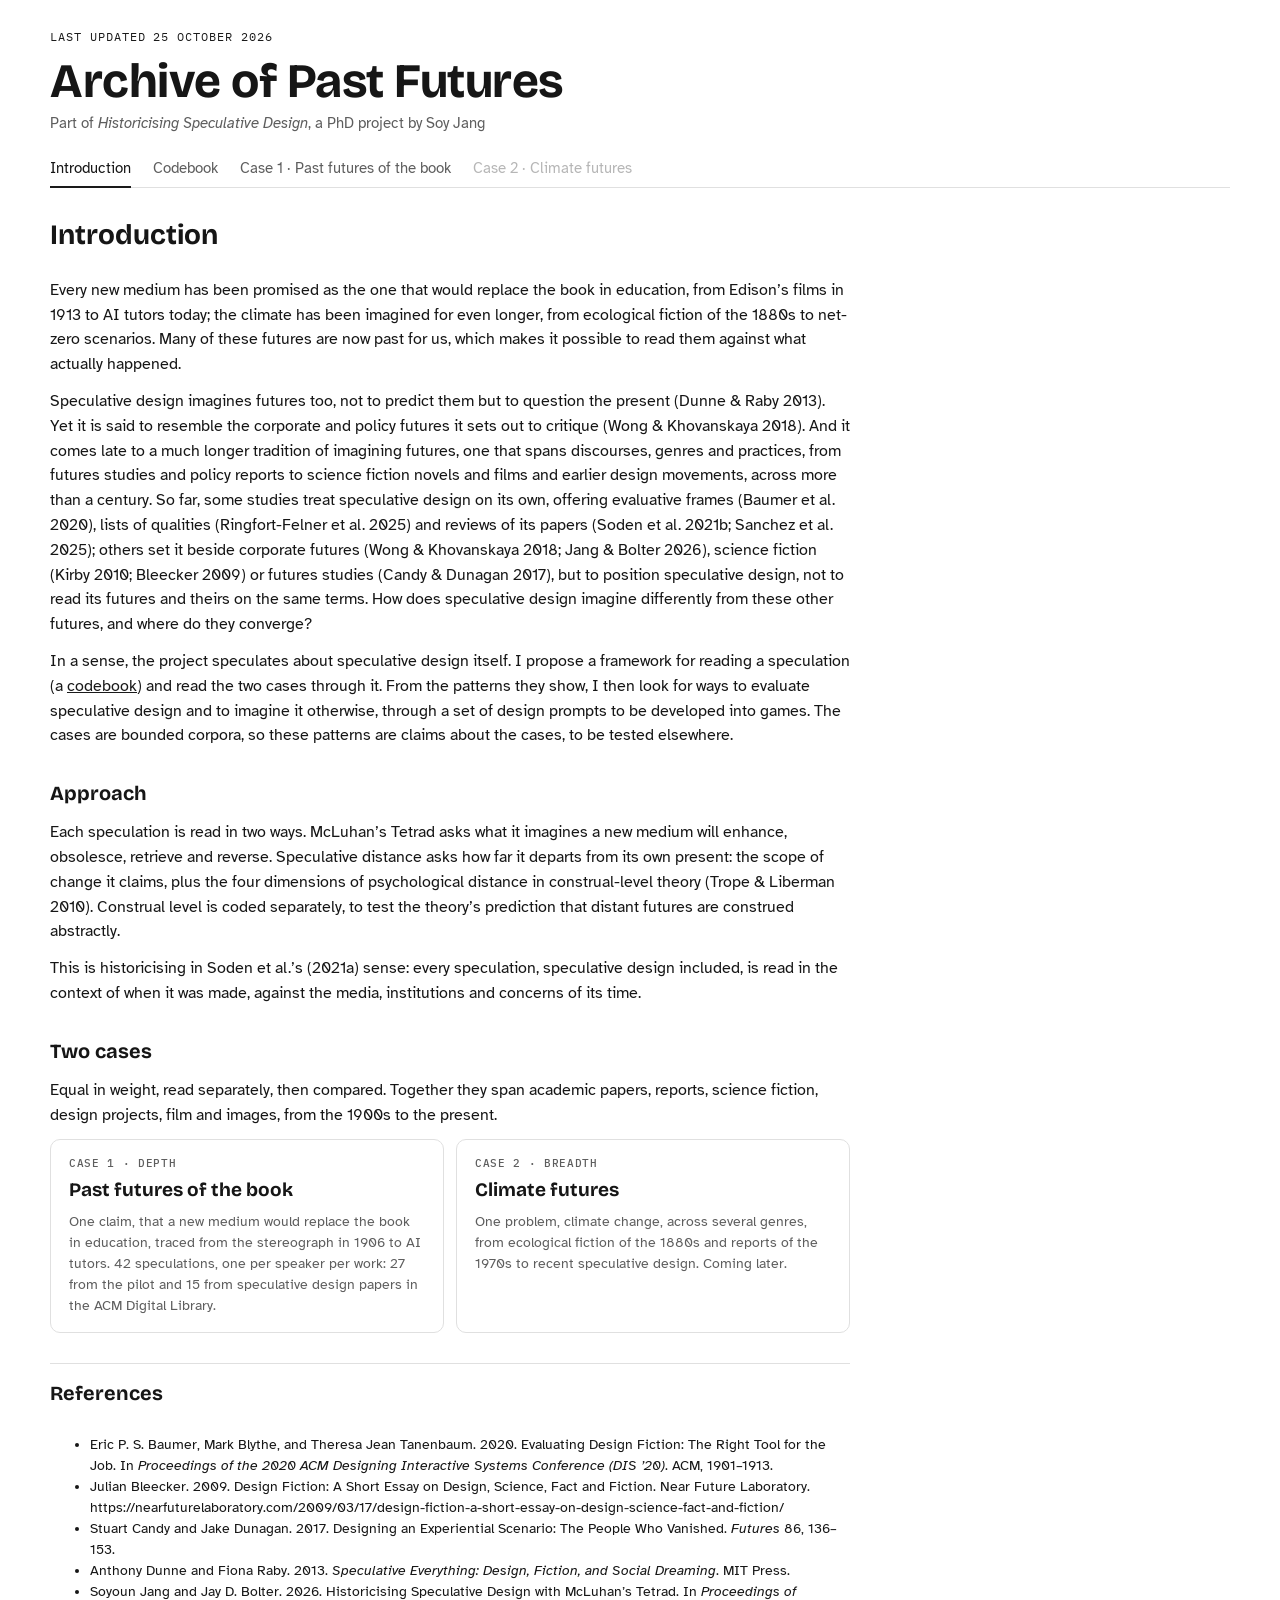
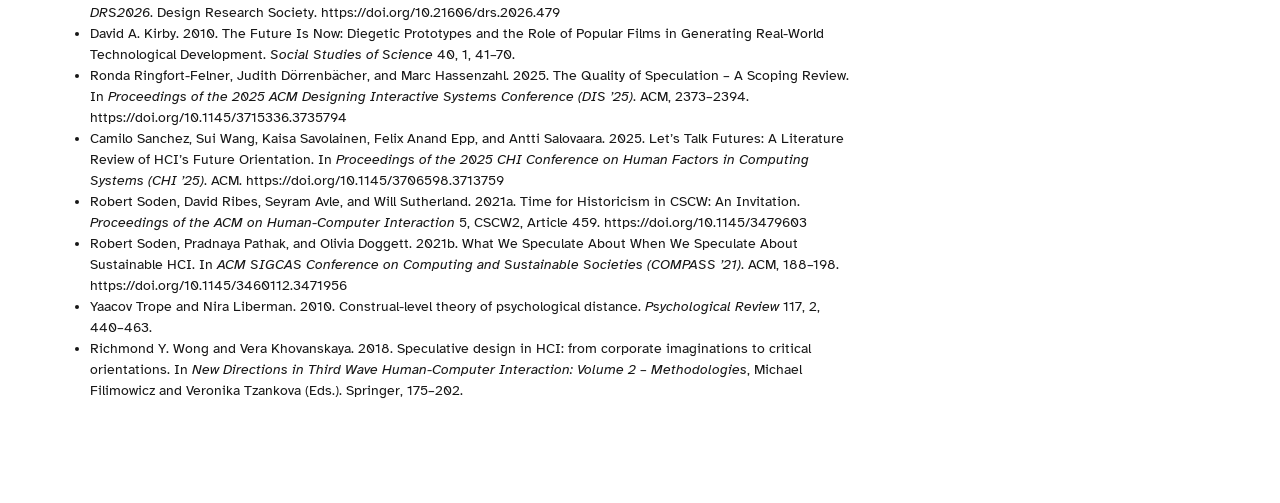
==== index.html @ 98f62460 "Retitle site: Archive of Past Futures, with thesis line Co-Authored-By: Claude Opus 5.5 <noreply@ant" ====
<!doctype html>
<html lang="en-GB">
<head>
<meta charset="utf-8">
<meta name="viewport" content="width=device-width, initial-scale=1, viewport-fit=cover">
<style>:root{padding-top:env(safe-area-inset-top,0px);padding-bottom:env(safe-area-inset-bottom,0px)}body{margin:0}img{max-width:100%}[hidden]{display:none!important}</style>
<title>Archive of Past Futures</title>
<meta name="claude:viewport-fit-sides" content="cover">
<link rel="preconnect" href="https://fonts.googleapis.com">
<link rel="preconnect" href="https://fonts.gstatic.com" crossorigin>
<link rel="stylesheet" href="https://fonts.googleapis.com/css2?family=Bricolage+Grotesque:opsz,wght@12..96,500;12..96,700&family=Atkinson+Hyperlegible:ital,wght@0,400;0,700;1,400&family=IBM+Plex+Mono:wght@400;500&display=swap">
<link rel="stylesheet" href="css/style.css">

<div class="wrap">
  <header>
    <div class="eyebrow">Last updated <span id="site-date">25 October 2026</span></div>
    <h1>Archive of Past Futures</h1>
    <p class="site-sub">Part of <em>Historicising Speculative Design</em>, a PhD project by Soy Jang</p>
    <nav class="sitenav" aria-label="Pages">
      <a href="#intro" data-page="overview">Introduction</a>
      <a href="#codebook" data-page="codebook">Codebook</a>
      <a href="#book" data-page="book">Case 1 · Past futures of the book</a>
      <span class="nav-off" aria-disabled="true" title="Coming later">Case 2 · Climate futures</span>
    </nav>
  </header>

  <div id="pages"></div>

</div>

<div class="tip" id="tip" hidden></div>

<script>
  // Each page is a file in pages/. They are loaded in this order, then js/app.js runs.
  const PAGE_FILES = ["intro", "book-header", "book-wheel", "book-corpus", "codebook"];
  Promise.all(PAGE_FILES.map(p => fetch("pages/" + p + ".html").then(r => { if (!r.ok) throw new Error("pages/" + p + ".html"); return r.text(); })))
    .then(parts => {
      document.getElementById("pages").innerHTML = parts.join("\n");
      const s = document.createElement("script"); s.src = "js/app.js"; document.body.appendChild(s);
    })
    .catch(e => {
      document.getElementById("pages").innerHTML = '<p class="small">Could not load ' + e.message + '. Serve this folder (for example with <code>python3 -m http.server</code>) rather than opening the file directly.</p>';
    });
</script>
---- css/style.css ----
/* Layout: a mimeographed classroom handout — the Tetrad wheel as the main figure, a reading panel beside it, stacking on phones. */
:root {
  --paper: #ffffff;
  --panel: #ffffff;
  --ink: #161616;
  --muted: #5e5e5e;
  --rule: #e0e0e0;
  --accent: #1a1a1a;      /* grayscale interface; colour is kept for the media families only */
  --accent-soft: #f3f3f3;
  --cell-sel: #f3f3f3;
  --era1: #8a6a14;        /* stereograph and film */
  --era2: #23786a;        /* radio and television */
  --era3: #5a3fb0;        /* teaching machines */
  --era4: #c0346a;        /* AI */
  --fam5: #2f6db3;        /* internet */
  --fam6: #55606e;        /* VR and direct transmission */
  --fam7: #c4621a;        /* computers */
  --fam8: #6b8e23;        /* games */
  --font-display: "Bricolage Grotesque", "Avenir Next", "Segoe UI", system-ui, sans-serif;
  --font-body: "Atkinson Hyperlegible", "Helvetica Neue", Arial, sans-serif;
  --font-mono: "IBM Plex Mono", ui-monospace, "SFMono-Regular", Menlo, monospace;
}
@media (prefers-color-scheme: dark) {
  :root:not([data-theme="light"]) {
    --paper: #121212; --panel: #1b1b1b; --ink: #ededed; --muted: #a3a3a3; --rule: #2f2f2f;
    --accent: #f0f0f0; --accent-soft: #2b2b2b; --cell-sel: #2b2b2b;
    --era1: #d6b45a; --era2: #5fc6ad; --era3: #a58ff2; --era4: #f17ba6; --fam5: #79aef0; --fam6: #b8c1cf; --fam7: #f0a061; --fam8: #a9c46a;
    color-scheme: dark;
  }
}
:root[data-theme="dark"] {
  --paper: #121212; --panel: #1b1b1b; --ink: #ededed; --muted: #a3a3a3; --rule: #2f2f2f;
  --accent: #f0f0f0; --accent-soft: #2b2b2b; --cell-sel: #2b2b2b;
  --era1: #d6b45a; --era2: #5fc6ad; --era3: #a58ff2; --era4: #f17ba6; --fam5: #79aef0; --fam6: #b8c1cf; --fam7: #f0a061; --fam8: #a9c46a;
  color-scheme: dark;
}
body {
  background: var(--paper); color: var(--ink);
  font-family: var(--font-body); font-size: 16px; line-height: 1.5;
  padding-left: max(16px, env(safe-area-inset-left, 0px));
  padding-right: max(16px, env(safe-area-inset-right, 0px));
  padding-block: 28px 48px;
}
.wrap { max-width: 1180px; margin: 0 auto; display: grid; grid-template-columns: minmax(0, 1fr); gap: 22px; }
header { display: grid; gap: 10px; }
.eyebrow { font-family: var(--font-mono); font-size: 12px; letter-spacing: .08em; text-transform: uppercase; color: var(--accent); }
.site-sub { margin: -4px 0 0; font-size: 15px; color: var(--muted); }
h1 { font-family: var(--font-display); font-weight: 700; font-size: clamp(30px, 5vw, 48px); line-height: 1.05; margin: 0; text-wrap: balance; letter-spacing: -0.01em; }
.lede { max-width: 66ch; color: var(--muted); margin: 0; }
.notice { font-size: 14px; border: 1px dashed var(--accent); background: var(--accent-soft); color: var(--ink); padding: 10px 14px; border-radius: 6px; max-width: 80ch; }
.notice strong { color: var(--accent); }

.controls { display: flex; flex-wrap: wrap; gap: 14px 22px; align-items: center; border-block: 1px solid var(--rule); padding-block: 12px; }
.seg { display: inline-flex; border: 1px solid var(--rule); border-radius: 999px; overflow: hidden; }
.seg button { font: 500 14px var(--font-body); background: transparent; color: var(--ink); border: 0; padding: 6px 14px; cursor: pointer; }
.seg button[aria-pressed="true"] { background: var(--ink); color: var(--paper); }
.slider { display: flex; flex-wrap: wrap; align-items: center; gap: 8px 10px; min-width: 0; font-family: var(--font-mono); font-size: 13px; color: var(--muted); }
.slider input { width: min(260px, 50vw); accent-color: var(--accent); }
.slider output { color: var(--ink); min-width: 5ch; font-variant-numeric: tabular-nums; }
.play { font: 500 13px var(--font-mono); border: 1px solid var(--rule); background: var(--panel); color: var(--ink); border-radius: 6px; padding: 5px 10px; cursor: pointer; }
.dimsel { font: 500 14px var(--font-body); border: 1px solid var(--rule); background: var(--panel); color: var(--ink); border-radius: 6px; padding: 5px 8px; }
.chips { display: flex; flex-wrap: wrap; gap: 6px; }
.chip { font: 400 13px var(--font-body); display: inline-flex; align-items: center; gap: 6px; border: 1px solid var(--rule); background: var(--panel); color: var(--ink); border-radius: 999px; padding: 4px 10px; cursor: pointer; }
.chip:hover { border-color: var(--muted); }
.chip[aria-pressed="true"] { background: color-mix(in srgb, var(--c, var(--ink)) 16%, var(--panel)); border-color: var(--c, var(--ink)); }
.chip.all[aria-pressed="true"] { background: var(--ink); color: var(--paper); border-color: var(--ink); }
.swatch { width: 10px; height: 10px; border-radius: 50%; display: inline-block; }
button:focus-visible, [tabindex]:focus-visible, input:focus-visible { outline: 2px solid var(--accent); outline-offset: 2px; }

.main { display: grid; grid-template-columns: minmax(0, 1.25fr) minmax(0, 1fr); gap: 26px; align-items: start; }
@media (max-width: 900px) { .main { grid-template-columns: minmax(0, 1fr); } }
.figure { min-width: 0; }
.figure svg { width: 100%; height: auto; display: block; }

.cell { fill: transparent; stroke: var(--rule); stroke-width: 1; }
.cell.filled { fill: var(--paper); }
.cell.filled.hl { fill: var(--cell-sel); }
.tetrad { width: min(100%, 180px); justify-self: center; display: block; margin: 4px auto 0; }
.tet-cell { fill: var(--panel); stroke: var(--ink); stroke-width: 1.2; }
.tet-mid { fill: var(--accent-soft); stroke: var(--ink); stroke-width: 1.2; }
.tet-n { font: 700 28px var(--font-display); fill: var(--ink); }
.tet-l { font: 500 11.5px var(--font-mono); fill: var(--muted); }
.tet-mid-n { font: 700 26px var(--font-display); fill: var(--ink); }
.tet-mid-l { font: 500 12px var(--font-mono); fill: var(--muted); text-transform: uppercase; letter-spacing: .04em; }
.horizons { display: grid; gap: 6px; }
.panel.depth2 { --panel:#f3f3f3; --ink:#161616; --muted:#5e5e5e; --rule:#e0e0e0; --accent:#161616; --accent-soft:#e4e4e4; background: var(--panel); color: var(--ink); border-color: #f3f3f3; }
.panel.depth2 .gapnote { border-top: 0; padding-top: 0; }
.flip-back { justify-self: start; background: none; border: 1px solid var(--rule); color: var(--ink); border-radius: 999px; padding: 4px 12px; font: 500 12px var(--font-mono); letter-spacing: .04em; cursor: pointer; }
.flip-back:hover { border-color: var(--ink); }
.panel.flipping { animation: flip .32s ease-out; }
@keyframes flip { from { transform: perspective(1200px) rotateY(-90deg); opacity: .4; } to { transform: none; opacity: 1; } }
@media (prefers-color-scheme: dark) { :root:not([data-theme="light"]) .panel.depth2 { --panel:#2b2b2b; --ink:#f4f4f4; --muted:#b5b5b5; --rule:#3d3d3d; --accent:#ffffff; --accent-soft:#3a3a3a; border-color:#2b2b2b; } }
:root[data-theme="dark"] .panel.depth2 { --panel:#2b2b2b; --ink:#f4f4f4; --muted:#b5b5b5; --rule:#3d3d3d; --accent:#ffffff; --accent-soft:#3a3a3a; border-color:#2b2b2b; }
.cb-text { line-height: 1.6; }
.cb-steps { margin: 6px 0; padding-left: 20px; display: grid; gap: 4px; }
.intro { display: grid; gap: 30px; max-width: 80ch; }
.corpus-def { max-width: 80ch; font-size: 14px; background: var(--accent-soft); border-radius: 8px; padding: 10px 14px; }
.corpus-def p { margin: 0; line-height: 1.55; }
.intro .rd-refs h3, #pg-readings .rd-refs h3, #pg-climate .rd-refs h3 { padding-top: 14px; border-top: 1px solid var(--rule); }
.approaches { display: grid; grid-template-columns: repeat(2, minmax(0, 1fr)); gap: 12px; max-width: 980px; }
.approach { display: grid; gap: 6px; align-content: start; padding: 16px 18px; border: 1px solid var(--rule); border-radius: 10px; background: var(--panel); color: var(--ink); text-decoration: none; }
a.approach:hover { border-color: var(--muted); }
.approach.active { background: var(--accent-soft); border-color: var(--accent-soft); }
.approach.active .from { border-top-color: var(--rule); }
.approach strong { font-family: var(--font-display); font-size: 19px; }
.approach > span:nth-child(3) { font-size: 14px; line-height: 1.5; color: var(--muted); }
.approach .from { font: 500 11.5px var(--font-mono); color: var(--muted); border-top: 1px dashed var(--rule); padding-top: 8px; margin-top: 4px; }
.cf-h { font-family: var(--font-display); font-size: 22px; margin: 6px 0 0; padding-top: 20px; border-top: 1px solid var(--rule); scroll-margin-top: 16px; }
#cf-full-wrap { display: grid; gap: 22px; }
#cf-full-wrap[hidden] { display: none; }
@media (max-width: 640px) { .approaches { grid-template-columns: minmax(0, 1fr); } }
.intro a { color: var(--accent); }
.cases { display: grid; grid-template-columns: repeat(2, minmax(0, 1fr)); gap: 12px; }
.case { display: grid; gap: 6px; align-content: start; padding: 16px 18px; border: 1px solid var(--rule); border-radius: 10px; color: var(--ink) !important; text-decoration: none; background: var(--panel); }
.case strong { font-family: var(--font-display); font-size: 19px; }
.case span:last-child { font-size: 14px; line-height: 1.5; color: var(--muted); }
.case-k { font: 500 11px var(--font-mono); letter-spacing: .06em; text-transform: uppercase; color: var(--muted); }
@media (max-width: 640px) { .cases { grid-template-columns: minmax(0, 1fr); } }
.readings { display: grid; gap: 34px; max-width: 80ch; }
.rd { display: grid; gap: 12px; }
.rd h3 { font-family: var(--font-display); font-size: 20px; margin: 0; display: flex; gap: 12px; align-items: baseline; }
.rd-k { font: 500 12px var(--font-mono); color: var(--muted); min-width: 1.5ch; }
.rd p { margin: 0; line-height: 1.55; }
.rd-i { border-left: 2px solid var(--ink); padding-left: 12px; }
.rd-fig { display: grid; gap: 8px; padding: 14px 16px; background: var(--accent-soft); border-radius: 8px; }
.rd-row { display: grid; grid-template-columns: 15ch minmax(0, 1fr) max-content; gap: 12px; align-items: center; font-size: 13px; }
.rd-row .hbar { height: 10px; }
.rd-n { font: 500 12px var(--font-mono); color: var(--muted); text-align: right; white-space: nowrap; }
.rd-key { display: flex; flex-wrap: wrap; gap: 4px 16px; font-size: 12px; color: var(--muted); padding-top: 4px; }
.rd-key span { display: inline-flex; align-items: center; gap: 6px; }
.sig { border-collapse: collapse; width: 100%; font-size: 14px; }
.sig th, .sig td { text-align: left; padding: 8px 10px; border-bottom: 1px solid var(--rule); vertical-align: top; }
.sig thead th { font: 500 12px var(--font-mono); letter-spacing: .06em; text-transform: uppercase; color: var(--muted); }
.sig.sig-wide tbody th { width: 18ch; }
.sig tbody th { font: 500 12px var(--font-mono); color: var(--muted); font-weight: 500; width: 12ch; }
@media (max-width: 560px) { .rd-row { grid-template-columns: 11ch minmax(0, 1fr) max-content; gap: 8px; } .sig th, .sig td { padding: 6px; } }
.ov-block { display: grid; gap: 8px; border-top: 1px solid var(--rule); padding-top: 14px; }
.ov-block h3 { margin: 0; }
.ov-key { list-style: none; margin: 0; padding: 0; display: grid; grid-template-columns: repeat(2, minmax(0, 1fr)); gap: 4px 16px; font-size: 13px; }
.ov-key li { display: flex; align-items: center; gap: 6px; }
.ov-key b { margin-left: auto; font: 500 12px var(--font-mono); color: var(--muted); }
.hkey { width: 10px; height: 10px; border-radius: 2px; background: var(--ink); display: inline-block; }
.hkey.h2 { opacity: .7; } .hkey.h3 { opacity: .45; } .hkey.h4 { background: transparent; box-shadow: inset 0 0 0 1.25px var(--ink); }
.bars.sm .bar { grid-template-columns: 15ch 1fr 3ch; font-size: 13px; }
.bars.sm .track { height: 6px; }
.horizons h3 { margin: 0; }
.hbar { display: flex; height: 10px; border-radius: 999px; overflow: hidden; gap: 2px; }
.hseg { display: block; background: var(--ink); }
.hseg.s2, .hkey.s2 { opacity: .5; } .hseg.s3 { background: transparent; box-shadow: inset 0 0 0 1.25px var(--ink); border-radius: 0 999px 999px 0; } .hkey.s3 { background: transparent; box-shadow: inset 0 0 0 1.25px var(--ink); }
.hseg.h2 { opacity: .7; } .hseg.h3 { opacity: .45; } .hseg.h4 { background: transparent; box-shadow: inset 0 0 0 1.25px var(--ink); border-radius: 0 999px 999px 0; }
.cell.gap { fill: url(#hatch); stroke: var(--accent); stroke-dasharray: 4 4; cursor: pointer; }
.cell.gap:focus, .cell.gap:active { outline: none; }
.cell.gap { -webkit-tap-highlight-color: transparent; }
#wheel-wrap svg { -webkit-tap-highlight-color: transparent; user-select: none; }
.cell.gap.sel { fill: url(#hatch-sel); }
.hatch-hl { fill: var(--cell-sel); }
.gapnote { display: grid; gap: 10px; border-top: 1px solid var(--rule); padding-top: 16px; }
.gapnote-head { display: flex; justify-content: space-between; align-items: baseline; }
.gapnote-head h3 { margin: 0; }
.axis-label { font-family: var(--font-display); font-weight: 700; font-size: 20px; fill: var(--ink); }
.axis-sub { font-family: var(--font-mono); font-size: 11px; fill: var(--muted); letter-spacing: .04em; }
.ring-label { font-family: var(--font-mono); font-size: 10.5px; fill: var(--muted); }
.center-label { font-family: var(--font-mono); font-size: 10.5px; fill: var(--ink); }
.hatch-line { stroke: var(--accent); stroke-width: 1.2; opacity: .55; }
.dot { cursor: pointer; stroke: none; stroke-width: 2; }
.dot.hollow { fill: var(--panel) !important; stroke-width: 2.5; }
.dot:hover, .dot:focus-visible, .dot.sel { stroke: var(--ink); outline: none; }
.dot.hollow:hover, .dot.hollow.sel { stroke-width: 3.5; }
.dot { transition: opacity .25s; }
.dot.dim { opacity: .22; }
.span-line { stroke: var(--ink); stroke-width: 1.5; stroke-dasharray: 4 5; fill: none; animation: dash 1.2s linear infinite; }
.span.preview { opacity: .45; pointer-events: none; } .span.preview .span-line { animation: none; }
.span-ring { fill: none; stroke: var(--ink); stroke-width: 1.5; }
.span-label { font: 500 11px var(--font-mono); fill: var(--ink); paint-order: stroke; stroke: var(--paper); stroke-width: 4px; }
.halo { fill: none; stroke-width: 2.5; pointer-events: none; transform-box: fill-box; transform-origin: center; animation: halo 1.6s ease-out infinite; }
@keyframes dash { to { stroke-dashoffset: -18; } }
@keyframes halo { from { transform: scale(1); opacity: .9; } to { transform: scale(2.6); opacity: 0; } }
@media (prefers-reduced-motion: reduce) { .span-line, .halo { animation: none; } .halo { transform: scale(1.6); opacity: .5; } }
.tl-axis { stroke: var(--rule); }
.tl-tick { font-family: var(--font-mono); font-size: 11px; fill: var(--muted); }
.tl-label { font-family: var(--font-body); font-size: 12.5px; fill: var(--ink); }
.tl-row { cursor: pointer; }
.tl-band { fill: var(--panel); stroke: var(--rule); }
.tl-band.alt { fill: color-mix(in srgb, var(--panel) 60%, var(--paper)); }
.tl-band-label { font-family: var(--font-mono); font-size: 12px; fill: var(--muted); }
.tl-row:hover .tl-label, .tl-row.sel .tl-label { fill: var(--accent); }

.panel { background: var(--panel); border: 1px solid var(--rule); border-radius: 10px; padding: 20px; display: grid; gap: 16px; min-width: 0; }
.panel h2 { font-family: var(--font-display); font-size: 22px; line-height: 1.15; margin: 0; text-wrap: balance; }
.panel h3 { font: 500 12px var(--font-mono); letter-spacing: .08em; text-transform: uppercase; color: var(--muted); margin: 0; }
.quote { font-size: 18px; line-height: 1.4; margin: 0; border-left: 3px solid var(--accent); padding-left: 12px; }
.meta { display: grid; grid-template-columns: auto 1fr; gap: 6px 14px; font-size: 14px; margin: 0; }
.meta dt { font-family: var(--font-mono); font-size: 12px; color: var(--muted); padding-top: 2px; }
.meta dd { margin: 0; }
.tag { display: inline-block; font: 500 12px var(--font-mono); border-radius: 4px; padding: 1px 6px; margin: 0 4px 4px 0; background: var(--accent-soft); color: var(--ink); }
.tag.ill { background: transparent; border: 1px dashed var(--muted); color: var(--muted); }
.bars { display: grid; gap: 8px; }
.bar { display: grid; grid-template-columns: 9.5ch 1fr 3ch; gap: 10px; align-items: center; font-size: 14px; }
.bar .track { height: 10px; background: var(--accent-soft); border-radius: 5px; overflow: hidden; }
.bar .fill { height: 100%; background: var(--accent); border-radius: 5px; }
.bar .n { font-family: var(--font-mono); font-variant-numeric: tabular-nums; text-align: right; color: var(--muted); }
.gaplist { display: flex; flex-wrap: wrap; gap: 6px; }
.gapbtn { font: 400 13px var(--font-body); border: 1px dashed var(--accent); color: var(--ink); background: transparent; border-radius: 6px; padding: 5px 9px; cursor: pointer; text-align: left; }
.gapbtn:hover { background: var(--accent-soft); }
.legend { display: flex; flex-wrap: wrap; gap: 8px 18px; font-size: 13px; color: var(--muted); }
.legend span { display: inline-flex; align-items: center; gap: 6px; }
.lg-dot { width: 12px; height: 12px; border-radius: 50%; background: var(--muted); display: inline-block; }
.lg-dot.hollow { background: transparent; border: 2px solid var(--muted); box-sizing: border-box; }
.lg-dot.dash { background: transparent; border: 2px dashed var(--muted); }
.lg-hatch { width: 16px; height: 12px; border: 1px dashed var(--accent); background: repeating-linear-gradient(45deg, var(--accent-soft) 0 3px, transparent 3px 6px); display: inline-block; }
[hidden] { display: none !important; }
.back { justify-self: start; font: 500 13px var(--font-mono); background: transparent; border: 0; color: var(--accent); cursor: pointer; padding: 0; }

.overlay { position: fixed; inset: 0; background: color-mix(in srgb, var(--ink) 45%, transparent); display: grid; place-items: center; padding: max(16px, env(safe-area-inset-top, 0px)) max(16px, env(safe-area-inset-right, 0px)) max(16px, env(safe-area-inset-bottom, 0px)) max(16px, env(safe-area-inset-left, 0px)); z-index: 20; }
.modal { background: var(--panel); color: var(--ink); border-radius: 12px; max-width: 760px; width: 100%; max-height: 100%; overflow: auto; padding: 22px; display: grid; gap: 14px; border: 1px solid var(--rule); }
.modal header { display: flex; justify-content: space-between; align-items: start; gap: 12px; }
.modal h2 { font-family: var(--font-display); font-size: 24px; margin: 0; line-height: 1.15; }
.close { font: 500 13px var(--font-mono); border: 1px solid var(--rule); background: transparent; color: var(--ink); border-radius: 6px; padding: 5px 10px; cursor: pointer; flex: none; }
canvas { width: 100%; max-width: 100%; aspect-ratio: 16 / 7; border-radius: 8px; display: block; border: 1px solid var(--rule); }
.beats { margin: 0; padding-left: 0; list-style: none; display: grid; gap: 8px; counter-reset: k; }
.beats li { display: grid; grid-template-columns: 4ch 1fr; gap: 8px; font-size: 15px; }
.beats li::before { counter-increment: k; content: "K0" counter(k); font-family: var(--font-mono); font-size: 12px; color: var(--accent); padding-top: 3px; }
.small { font-size: 13px; color: var(--muted); margin: 0; }
.sitenav { display: flex; flex-wrap: wrap; gap: 4px 22px; border-bottom: 1px solid var(--rule); margin: 6px 0 4px; }
.sitenav a { font: 500 15px var(--font-body); color: var(--muted); text-decoration: none; padding: 8px 0 9px; border-bottom: 2px solid transparent; margin-bottom: -1px; }
.sitenav a:hover { color: var(--ink); }
.sitenav .nav-off { font: 500 15px var(--font-body); color: var(--muted); opacity: .45; padding: 8px 0 9px; cursor: default; }
.sitenav a[aria-current="page"] { color: var(--ink); border-bottom-color: var(--accent); }
#pg-bookhead { gap: 14px; }
.subnav { display: flex; flex-wrap: wrap; gap: 4px; }
.subnav a { font: 500 13px var(--font-mono); color: var(--muted); text-decoration: none; padding: 5px 12px; border: 1px solid var(--rule); border-radius: 999px; }
.subnav a:hover { color: var(--ink); border-color: var(--muted); }
.subnav a[aria-current="true"] { color: var(--paper); background: var(--ink); border-color: var(--ink); }
.subnav .sub-off { font: 500 13px var(--font-mono); color: var(--muted); opacity: .45; padding: 5px 12px; border: 1px dashed var(--rule); border-radius: 999px; cursor: default; }
.page { display: grid; grid-template-columns: minmax(0, 1fr); gap: 22px; }
.pagehead { display: grid; gap: 6px; max-width: 80ch; }
.pagehead h2 { font-family: var(--font-display); font-size: 28px; margin: 0; }
.strip-wrap { overflow-x: auto; display: grid; gap: 10px; background: var(--panel); border: 1px solid var(--rule); border-radius: 10px; padding: 12px; }
.src-work { display: grid; gap: 12px; }
#pg-bookcorpus { display: grid; gap: 34px; }
#corpus-sources { max-width: none; }
.src-tools { display: flex; flex-wrap: wrap; align-items: center; gap: 8px 16px; }
.src-tools input { font: 400 15px var(--font-body); padding: 7px 12px; border: 1px solid var(--rule); border-radius: 8px; background: var(--panel); color: var(--ink); min-width: min(100%, 320px); }
.strip-wrap svg { width: 100%; min-width: 700px; }
.srclist.src-pane { height: min(60vh, 560px); overflow-y: auto; border: 1px solid var(--rule); border-radius: 10px; background: var(--panel); padding: 0 16px; position: relative; scroll-behavior: auto; }
.srclist.src-pane::after { content: ""; display: block; height: calc(min(60vh, 560px) - 140px); }
.srclist.src-pane li { cursor: pointer; border-top: 1px solid var(--rule); padding: 14px 8px; margin: 0 -8px; border-radius: 6px; }
.src-pane li:first-child { border-top: 0; }
.src-pane li.sel { background: var(--accent-soft); box-shadow: inset 3px 0 0 var(--accent); }
.src-pane li.none { cursor: default; color: var(--muted); }
.play:disabled { opacity: .35; cursor: default; }
.tip { position: absolute; z-index: 15; max-width: 300px; background: var(--ink); color: var(--paper); border-radius: 8px; padding: 8px 10px; display: grid; gap: 3px; font-size: 13px; line-height: 1.4; pointer-events: none; box-shadow: 0 4px 14px rgb(0 0 0 / .18); }
.tip strong { font-weight: 700; }
.srclist { list-style: none; margin: 0; padding: 0; display: grid; }
.srclist li { display: grid; grid-template-columns: 7ch minmax(0, 1fr); gap: 4px 18px; padding: 16px 0; border-top: 1px solid var(--rule); }
.srclist .yr { font: 500 15px var(--font-mono); color: var(--ink); }
.srclist .yr i { display: inline-block; width: 9px; height: 9px; border-radius: 50%; margin-right: 6px; }
.srclist .body { display: grid; gap: 6px; min-width: 0; }
.srclist .q { margin: 0; font-size: 16px; line-height: 1.45; }
.srclist .meta { font-size: 13px; color: var(--muted); margin: 0; }
.srclist .cite { font-size: 13px; margin: 0; overflow-wrap: anywhere; }
.linkbtn { justify-self: start; font: 500 13px var(--font-mono); background: transparent; border: 0; color: var(--accent); cursor: pointer; padding: 0; }
.gapgroup { display: grid; gap: 12px; margin-bottom: 26px; }
.gapgroup h3 { margin: 0; }
.gapcards { display: grid; grid-template-columns: repeat(auto-fill, minmax(240px, 1fr)); gap: 12px; }
.gapcard { background: var(--panel); border: 1px dashed var(--accent); border-radius: 10px; padding: 14px; display: grid; gap: 8px; align-content: start; text-align: left; font: inherit; color: var(--ink); cursor: pointer; }
.gapcard:hover, .gapcard:focus-visible { background: var(--accent-soft); outline: none; }
.gapcard strong { font-family: var(--font-display); font-size: 17px; }
.gapcard span { font-size: 14px; color: var(--muted); }
.pagehead > p:not(.small) { margin: 0; font-size: 17px; line-height: 1.5; color: var(--ink); }
.cf-steps { margin: 0; padding-left: 22px; display: grid; gap: 6px; max-width: 86ch; line-height: 1.5; }
.cfgrid { display: grid; grid-template-columns: repeat(auto-fill, minmax(min(100%, 460px), 1fr)); gap: 16px; }
.cfcard { background: var(--panel); border: 1px solid var(--rule); border-radius: 12px; padding: 18px; display: grid; gap: 12px; align-content: start; }
.cfcard .quote { font-size: 17px; }
.cf-tet { display: grid; grid-template-columns: 11ch minmax(0, 1fr); gap: 6px 12px; margin: 0; font-size: 14px; }
.cf-tet dt { font: 500 12px var(--font-mono); color: var(--muted); padding-top: 2px; }
.cf-tet dd { margin: 0; }
.cf-body { display: grid; gap: 8px; border-top: 1px dashed var(--rule); padding-top: 10px; }
.cf-body p { margin: 0; line-height: 1.5; }
.cf-label { font: 500 12px var(--font-mono); color: var(--accent); text-transform: uppercase; letter-spacing: .05em; }
.gapcard .from { font: 400 12px var(--font-mono); color: var(--accent); }
.ap-head { display: grid; grid-template-columns: 34px minmax(0, 1fr); gap: 14px; max-width: 86ch; }
.ap-head h3 { font-family: var(--font-display); font-size: 21px; margin: 0 0 4px; }
.ap-head p { margin: 0 0 6px; line-height: 1.5; }
.ap-n { font: 500 15px var(--font-mono); width: 30px; height: 30px; border-radius: 50%; display: grid; place-items: center; background: var(--accent-soft); color: var(--accent); }
.panel a, .pagehead a, footer a, .notice a { color: var(--accent); }
.cb { display: grid; grid-template-columns: 200px minmax(0, 1fr); gap: 32px; align-items: start; }
.cb-toc { position: sticky; top: 16px; display: grid; gap: 6px; font-size: 14px; border-left: 2px solid var(--rule); padding-left: 12px; }
.cb-toc a { color: var(--muted); text-decoration: none; }
.cb-toc a:hover { color: var(--accent); }
.cb-body { display: grid; gap: 30px; max-width: 78ch; }
.cb-body section { display: grid; gap: 10px; scroll-margin-top: 16px; }
.cb-body h3 { font-family: var(--font-display); font-size: 21px; margin: 0; padding-top: 14px; border-top: 1px solid var(--rule); }
.cb-body h4 { font-size: 16px; margin: 12px 0 0; }
.cb-body p, .cb-body li { margin: 0; line-height: 1.55; }
.cb-body ul { margin: 0; padding-left: 20px; display: grid; gap: 6px; }
.cb-src { font: 400 12px var(--font-mono); color: var(--muted); margin-left: 8px; }
.cb-tag { font: 500 11px var(--font-mono); background: var(--accent-soft); border-radius: 4px; padding: 1px 6px; margin-left: 6px; vertical-align: 2px; }
.cb-dl { display: grid; grid-template-columns: 17ch minmax(0, 1fr); gap: 8px 18px; margin: 0; }
.cb-dl dt { font-weight: 700; }
.cb-dl dd { margin: 0; line-height: 1.5; }
.cb-dl q { font-style: italic; }
.cb-rule { font-size: 14px; background: var(--panel); border: 1px solid var(--rule); border-radius: 8px; padding: 10px 12px; }
.cb-refs { font-size: 14px; }
.cb-ex dd strong { font-weight: 700; }
.cb-ex dt.grp { grid-column: 1 / -1; margin-top: 12px; }
.cb-ex dt.grp:first-child { margin-top: 0; }
.cb-ex dt.grp.sub { margin-top: 6px; }
.cb-ex dt.grp.sub span { background: transparent; border: 1px solid var(--accent); }
.cb-ex dt.grp + dt.grp.sub { margin-top: 2px; }
.cb-toc a.sub { padding-left: 12px; }
.cb-body section.cb-sub h3 { border-top-style: dashed; }
#cb-unit h3 { border-top: 0; padding-top: 0; }
.cb-ex dt.grp span { font: 500 11px var(--font-mono); text-transform: uppercase; letter-spacing: .06em; background: var(--accent-soft); color: var(--accent); border-radius: 4px; padding: 2px 8px; }
@media (max-width: 760px) { .cb { grid-template-columns: minmax(0, 1fr); } .cb-toc { position: static; display: flex; flex-wrap: wrap; gap: 6px 14px; border-left: 0; padding-left: 0; } .cb-dl { grid-template-columns: minmax(0, 1fr); gap: 2px; } .cb-dl dd { margin-bottom: 8px; } }
.fill.abs { background: transparent !important; box-shadow: inset 0 0 0 1.25px var(--accent); border-radius: 0 999px 999px 0; }
.bar .fill.con { border-radius: 999px 0 0 999px; }
.key { display: inline-block; width: 12px; height: 12px; border-radius: 3px; background: var(--accent); vertical-align: -1px; }
.key.abs { background: transparent; box-shadow: inset 0 0 0 2px var(--accent); margin-left: 8px; }
.wrap { padding-bottom: 40px; }
.archive-note { margin-top: 14px; padding-top: 12px; border-top: 1px solid var(--rule); }
.archive-note a { color: var(--accent); }
@media (prefers-reduced-motion: reduce) { * { transition: none !important; } }
#pages { display: contents; }

.tetrad-dd { display: grid; gap: 4px; }
.tetrad-dd .tag { margin-right: 4px; }
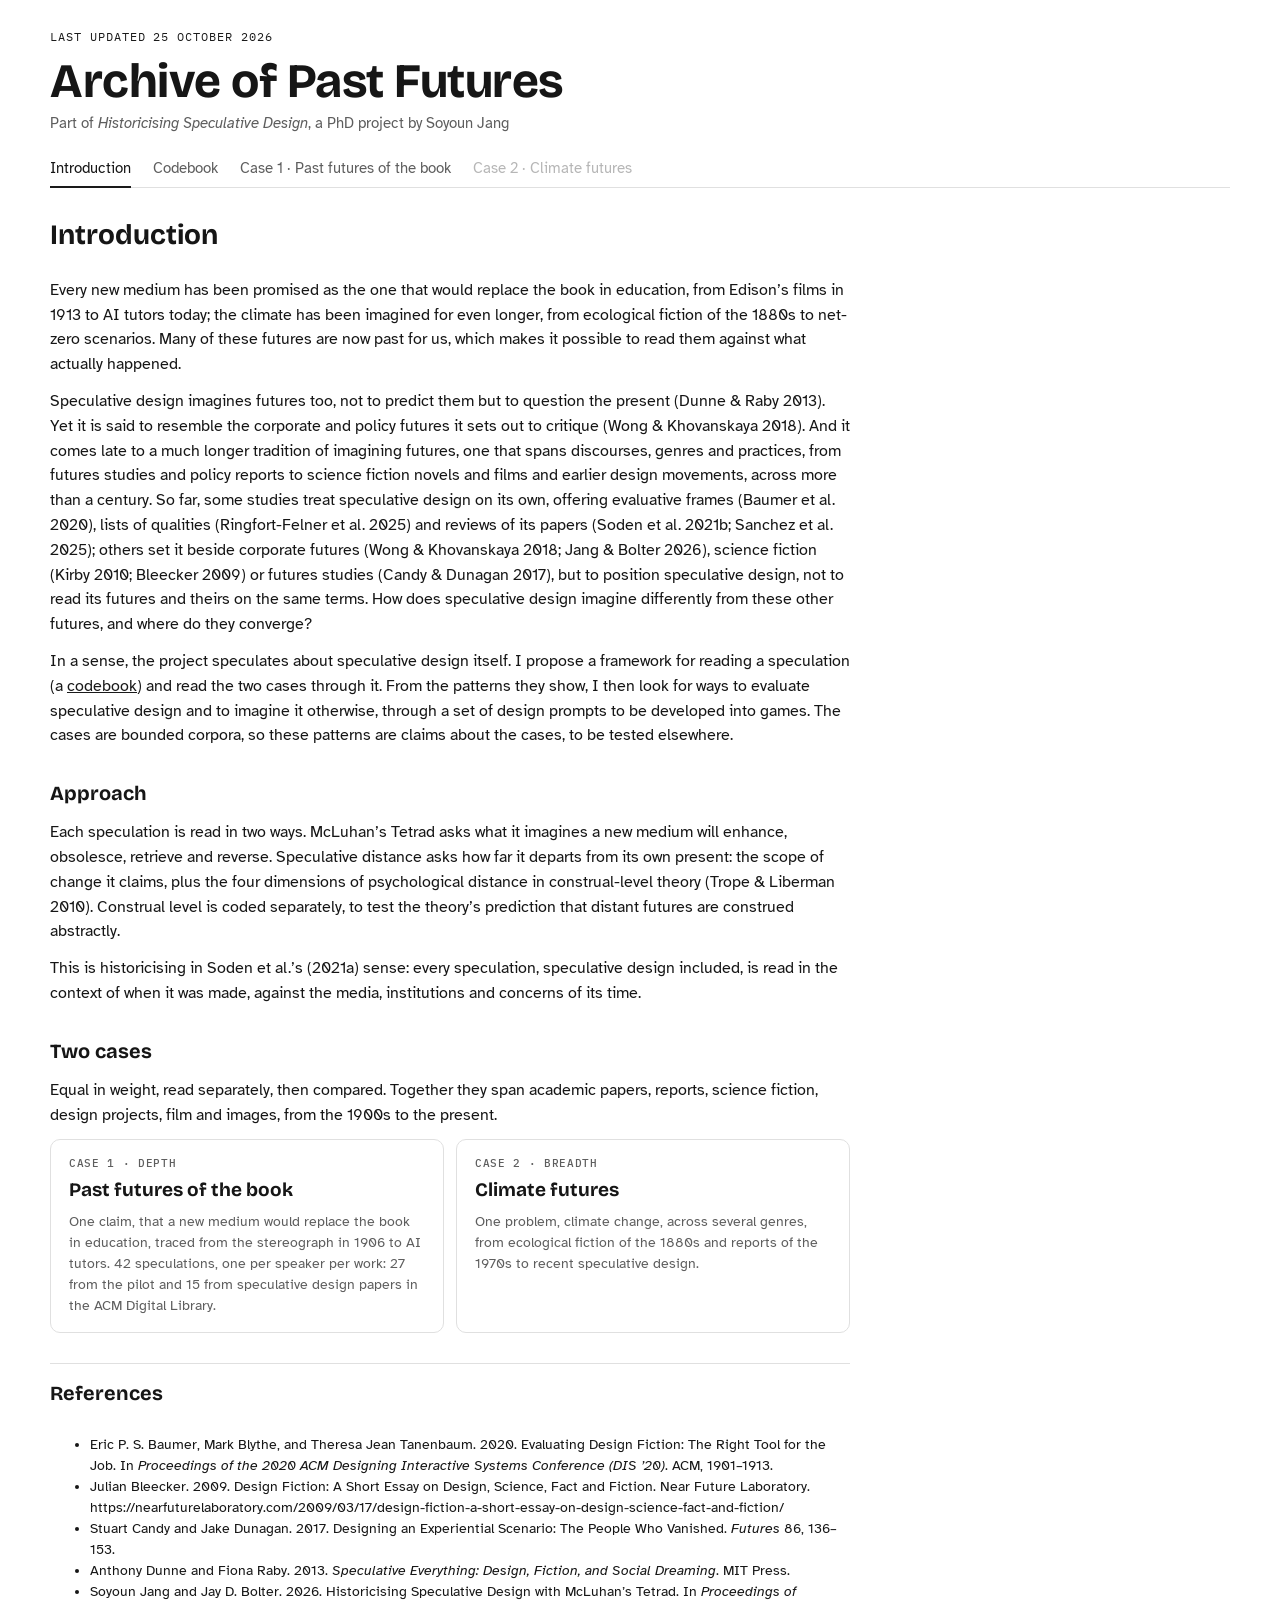
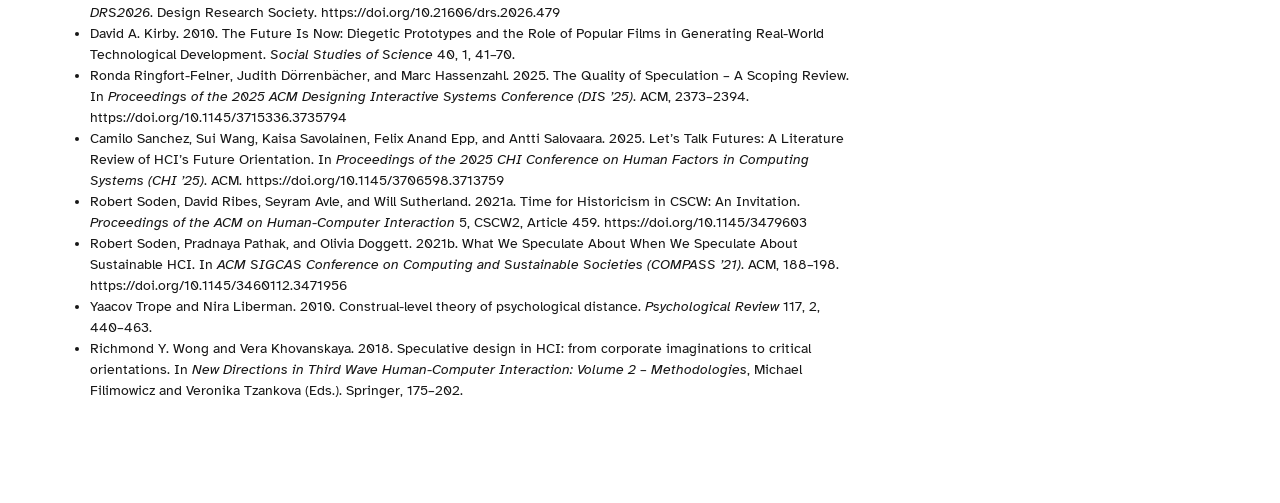
==== commit 9d1fe235: "Header: Soyoun Jang Co-Authored-By: Claude Opus 5.5 <noreply@anthropic.com> Claude-Session: https://" ====
--- a/index.html
+++ b/index.html
@@ -15,7 +15,7 @@
   <header>
     <div class="eyebrow">Last updated <span id="site-date">25 October 2026</span></div>
     <h1>Archive of Past Futures</h1>
-    <p class="site-sub">Part of <em>Historicising Speculative Design</em>, a PhD project by Soy Jang</p>
+    <p class="site-sub">Part of <em>Historicising Speculative Design</em>, a PhD project by Soyoun Jang</p>
     <nav class="sitenav" aria-label="Pages">
       <a href="#intro" data-page="overview">Introduction</a>
       <a href="#codebook" data-page="codebook">Codebook</a>
--- a/css/style.css
+++ b/css/style.css
@@ -8,6 +8,7 @@
   --accent: #1a1a1a;      /* grayscale interface; colour is kept for the media families only */
   --accent-soft: #f3f3f3;
   --cell-sel: #f3f3f3;
+  --band: #f4f4f3;        /* tinted section (Sources) */
   --era1: #8a6a14;        /* stereograph and film */
   --era2: #23786a;        /* radio and television */
   --era3: #5a3fb0;        /* teaching machines */
@@ -23,14 +24,14 @@
 @media (prefers-color-scheme: dark) {
   :root:not([data-theme="light"]) {
     --paper: #121212; --panel: #1b1b1b; --ink: #ededed; --muted: #a3a3a3; --rule: #2f2f2f;
-    --accent: #f0f0f0; --accent-soft: #2b2b2b; --cell-sel: #2b2b2b;
+    --accent: #f0f0f0; --accent-soft: #2b2b2b; --cell-sel: #2b2b2b; --band: #191919;
     --era1: #d6b45a; --era2: #5fc6ad; --era3: #a58ff2; --era4: #f17ba6; --fam5: #79aef0; --fam6: #b8c1cf; --fam7: #f0a061; --fam8: #a9c46a;
     color-scheme: dark;
   }
 }
 :root[data-theme="dark"] {
   --paper: #121212; --panel: #1b1b1b; --ink: #ededed; --muted: #a3a3a3; --rule: #2f2f2f;
-  --accent: #f0f0f0; --accent-soft: #2b2b2b; --cell-sel: #2b2b2b;
+  --accent: #f0f0f0; --accent-soft: #2b2b2b; --cell-sel: #2b2b2b; --band: #191919;
   --era1: #d6b45a; --era2: #5fc6ad; --era3: #a58ff2; --era4: #f17ba6; --fam5: #79aef0; --fam6: #b8c1cf; --fam7: #f0a061; --fam8: #a9c46a;
   color-scheme: dark;
 }
@@ -325,3 +326,7 @@
 
 .tetrad-dd { display: grid; gap: 4px; }
 .tetrad-dd .tag { margin-right: 4px; }
+
+/* Sources sits on a full-width tinted band, so it reads as its own section */
+#pg-bookcorpus { background: var(--band); box-shadow: 0 0 0 100vmax var(--band); clip-path: inset(0 -100vmax); padding: 32px 0 40px; margin-top: 40px; }
+#pg-bookcorpus h3 { margin-top: 0; }
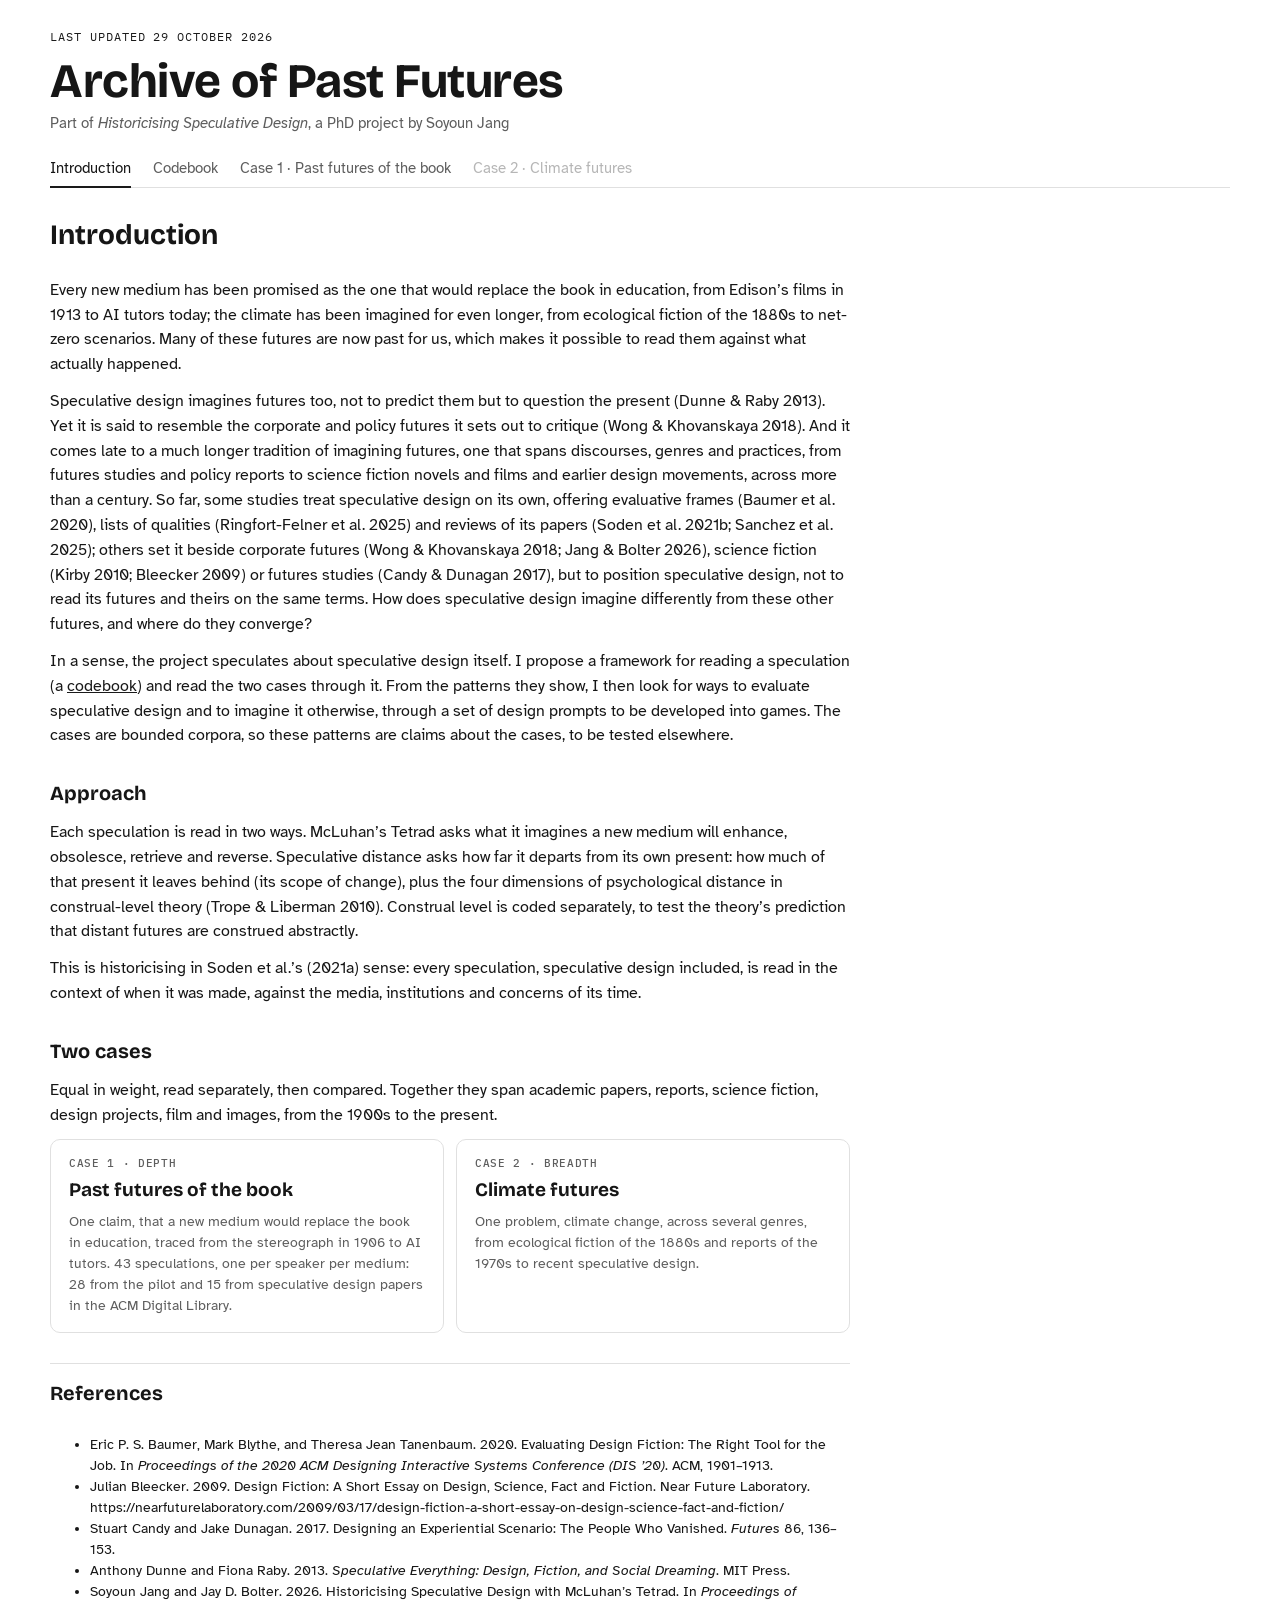
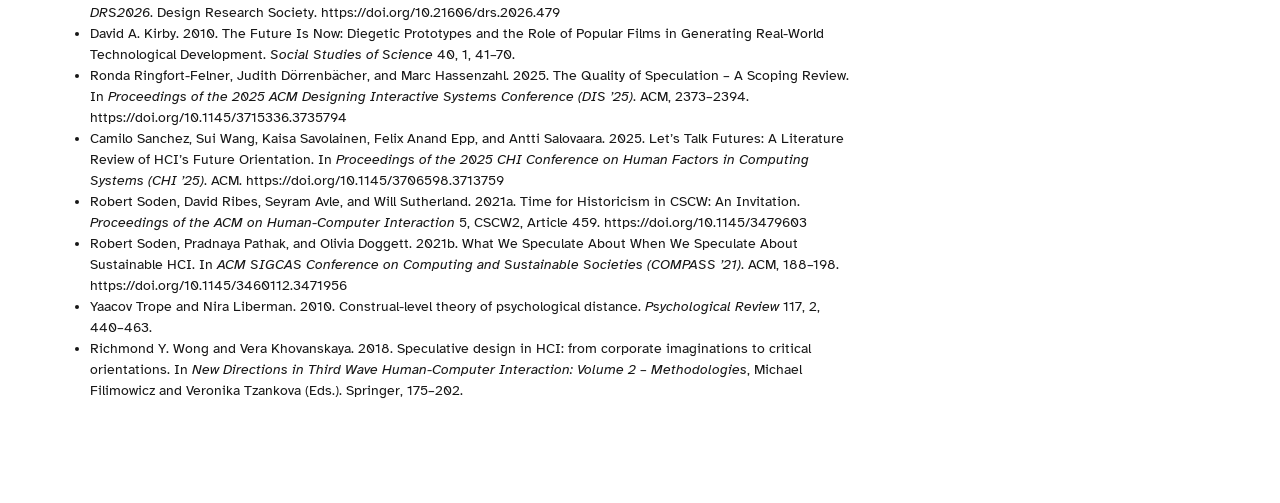
==== commit 7044f39a: "Last updated date Co-Authored-By: Claude Opus 5.5 <noreply@anthropic.com> Claude-Session: https://cl" ====
--- a/index.html
+++ b/index.html
@@ -13,7 +13,7 @@
 
 <div class="wrap">
   <header>
-    <div class="eyebrow">Last updated <span id="site-date">25 October 2026</span></div>
+    <div class="eyebrow">Last updated <span id="site-date">29 October 2026</span></div>
     <h1>Archive of Past Futures</h1>
     <p class="site-sub">Part of <em>Historicising Speculative Design</em>, a PhD project by Soyoun Jang</p>
     <nav class="sitenav" aria-label="Pages">
--- a/css/style.css
+++ b/css/style.css
@@ -141,14 +141,14 @@
 .ov-key li { display: flex; align-items: center; gap: 6px; }
 .ov-key b { margin-left: auto; font: 500 12px var(--font-mono); color: var(--muted); }
 .hkey { width: 10px; height: 10px; border-radius: 2px; background: var(--ink); display: inline-block; }
-.hkey.h2 { opacity: .7; } .hkey.h3 { opacity: .45; } .hkey.h4 { background: transparent; box-shadow: inset 0 0 0 1.25px var(--ink); }
+.hkey.h2 { opacity: .8; } .hkey.h3 { opacity: .62; } .hkey.h4 { opacity: .46; } .hkey.h5 { opacity: .3; } .hkey.h6 { background: transparent; box-shadow: inset 0 0 0 1.25px var(--ink); }
 .bars.sm .bar { grid-template-columns: 15ch 1fr 3ch; font-size: 13px; }
 .bars.sm .track { height: 6px; }
 .horizons h3 { margin: 0; }
 .hbar { display: flex; height: 10px; border-radius: 999px; overflow: hidden; gap: 2px; }
 .hseg { display: block; background: var(--ink); }
 .hseg.s2, .hkey.s2 { opacity: .5; } .hseg.s3 { background: transparent; box-shadow: inset 0 0 0 1.25px var(--ink); border-radius: 0 999px 999px 0; } .hkey.s3 { background: transparent; box-shadow: inset 0 0 0 1.25px var(--ink); }
-.hseg.h2 { opacity: .7; } .hseg.h3 { opacity: .45; } .hseg.h4 { background: transparent; box-shadow: inset 0 0 0 1.25px var(--ink); border-radius: 0 999px 999px 0; }
+.hseg.h2 { opacity: .8; } .hseg.h3 { opacity: .62; } .hseg.h4 { opacity: .46; } .hseg.h5 { opacity: .3; } .hseg.h6 { background: transparent; box-shadow: inset 0 0 0 1.25px var(--ink); border-radius: 0 999px 999px 0; }
 .cell.gap { fill: url(#hatch); stroke: var(--accent); stroke-dasharray: 4 4; cursor: pointer; }
 .cell.gap:focus, .cell.gap:active { outline: none; }
 .cell.gap { -webkit-tap-highlight-color: transparent; }
@@ -301,6 +301,7 @@
 .cb-dl dt { font-weight: 700; }
 .cb-dl dd { margin: 0; line-height: 1.5; }
 .cb-dl q { font-style: italic; }
+.cb-rule p, .cb-rule ul { margin: 0 0 6px; } .cb-rule p:last-child { margin-bottom: 0; }
 .cb-rule { font-size: 14px; background: var(--panel); border: 1px solid var(--rule); border-radius: 8px; padding: 10px 12px; }
 .cb-refs { font-size: 14px; }
 .cb-ex dd strong { font-weight: 700; }
@@ -330,3 +331,8 @@
 /* Sources sits on a full-width tinted band, so it reads as its own section */
 #pg-bookcorpus { background: var(--band); box-shadow: 0 0 0 100vmax var(--band); clip-path: inset(0 -100vmax); padding: 32px 0 40px; margin-top: 40px; }
 #pg-bookcorpus h3 { margin-top: 0; }
+
+.corpus-text { max-width: 78ch; display: grid; gap: 10px; }
+.corpus-text h4 { font-size: 16px; margin: 12px 0 0; }
+.corpus-text p, .corpus-text ol, .corpus-text ul { margin: 0; line-height: 1.55; }
+.corpus-text ol, .corpus-text ul { padding-left: 22px; }
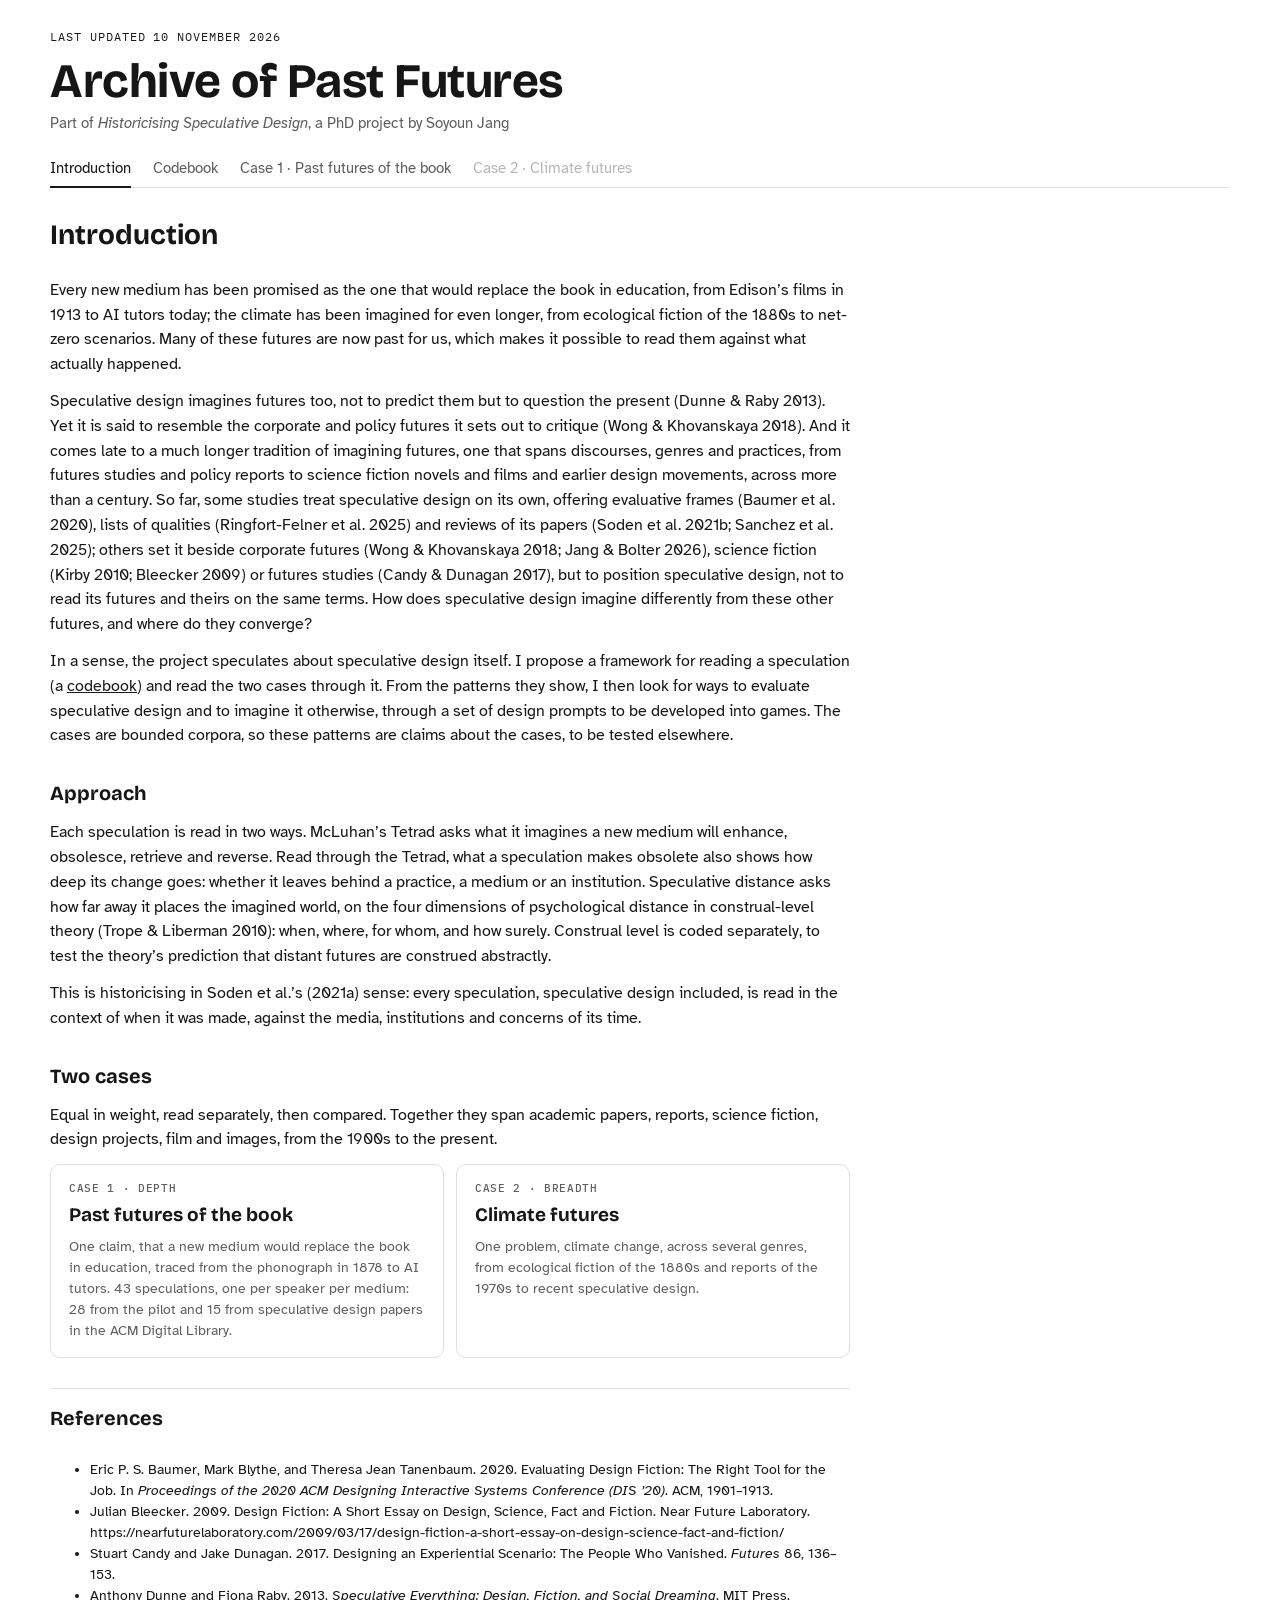
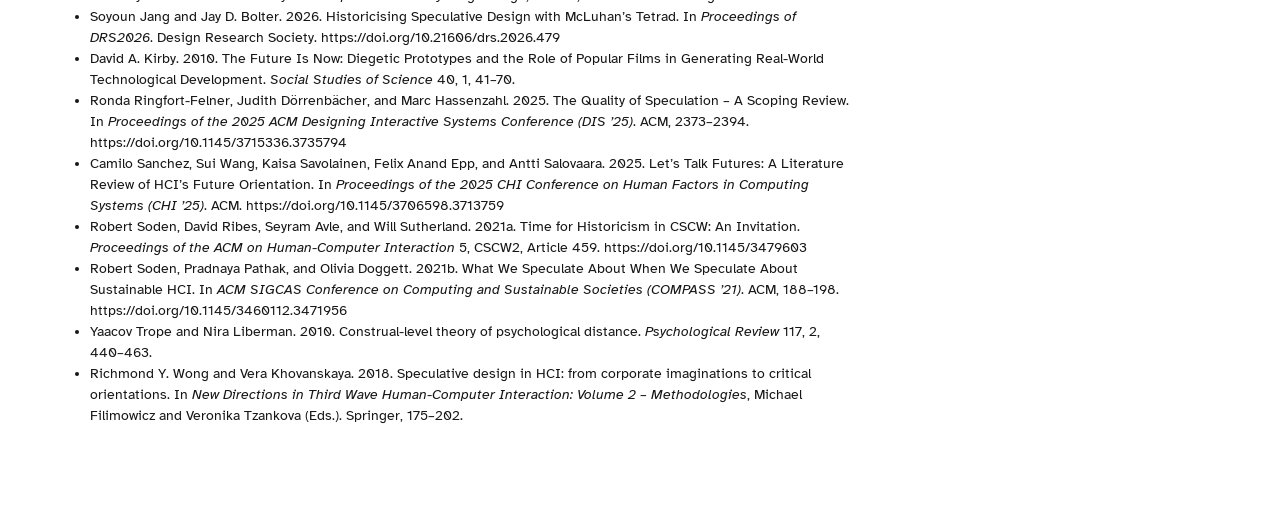
==== commit 7c4b958e: "Add five speculations to Case 1 and the phonograph as a medium From the coding sheet: Edison 1878 (p" ====
--- a/index.html
+++ b/index.html
@@ -13,7 +13,7 @@
 
 <div class="wrap">
   <header>
-    <div class="eyebrow">Last updated <span id="site-date">29 October 2026</span></div>
+    <div class="eyebrow">Last updated <span id="site-date">10 November 2026</span></div>
     <h1>Archive of Past Futures</h1>
     <p class="site-sub">Part of <em>Historicising Speculative Design</em>, a PhD project by Soyoun Jang</p>
     <nav class="sitenav" aria-label="Pages">
--- a/css/style.css
+++ b/css/style.css
@@ -58,6 +58,8 @@
 .slider { display: flex; flex-wrap: wrap; align-items: center; gap: 8px 10px; min-width: 0; font-family: var(--font-mono); font-size: 13px; color: var(--muted); }
 .slider input { width: min(260px, 50vw); accent-color: var(--accent); }
 .slider output { color: var(--ink); min-width: 5ch; font-variant-numeric: tabular-nums; }
+.ringsel { display: flex; align-items: center; gap: 8px; font-family: var(--font-mono); font-size: 13px; color: var(--muted); }
+.ringsel select { font: inherit; color: var(--ink); background: var(--bg, transparent); border: 1px solid var(--rule, #ccc); border-radius: 4px; padding: 3px 6px; }
 .play { font: 500 13px var(--font-mono); border: 1px solid var(--rule); background: var(--panel); color: var(--ink); border-radius: 6px; padding: 5px 10px; cursor: pointer; }
 .dimsel { font: 500 14px var(--font-body); border: 1px solid var(--rule); background: var(--panel); color: var(--ink); border-radius: 6px; padding: 5px 8px; }
 .chips { display: flex; flex-wrap: wrap; gap: 6px; }
@@ -160,7 +162,7 @@
 .gapnote-head h3 { margin: 0; }
 .axis-label { font-family: var(--font-display); font-weight: 700; font-size: 20px; fill: var(--ink); }
 .axis-sub { font-family: var(--font-mono); font-size: 11px; fill: var(--muted); letter-spacing: .04em; }
-.ring-label { font-family: var(--font-mono); font-size: 10.5px; fill: var(--muted); }
+.ring-label { font-family: var(--font-mono); font-size: 10.5px; fill: var(--muted); paint-order: stroke; stroke: var(--paper); stroke-width: 4px; stroke-linejoin: round; pointer-events: none; }
 .center-label { font-family: var(--font-mono); font-size: 10.5px; fill: var(--ink); }
 .hatch-line { stroke: var(--accent); stroke-width: 1.2; opacity: .55; }
 .dot { cursor: pointer; stroke: none; stroke-width: 2; }
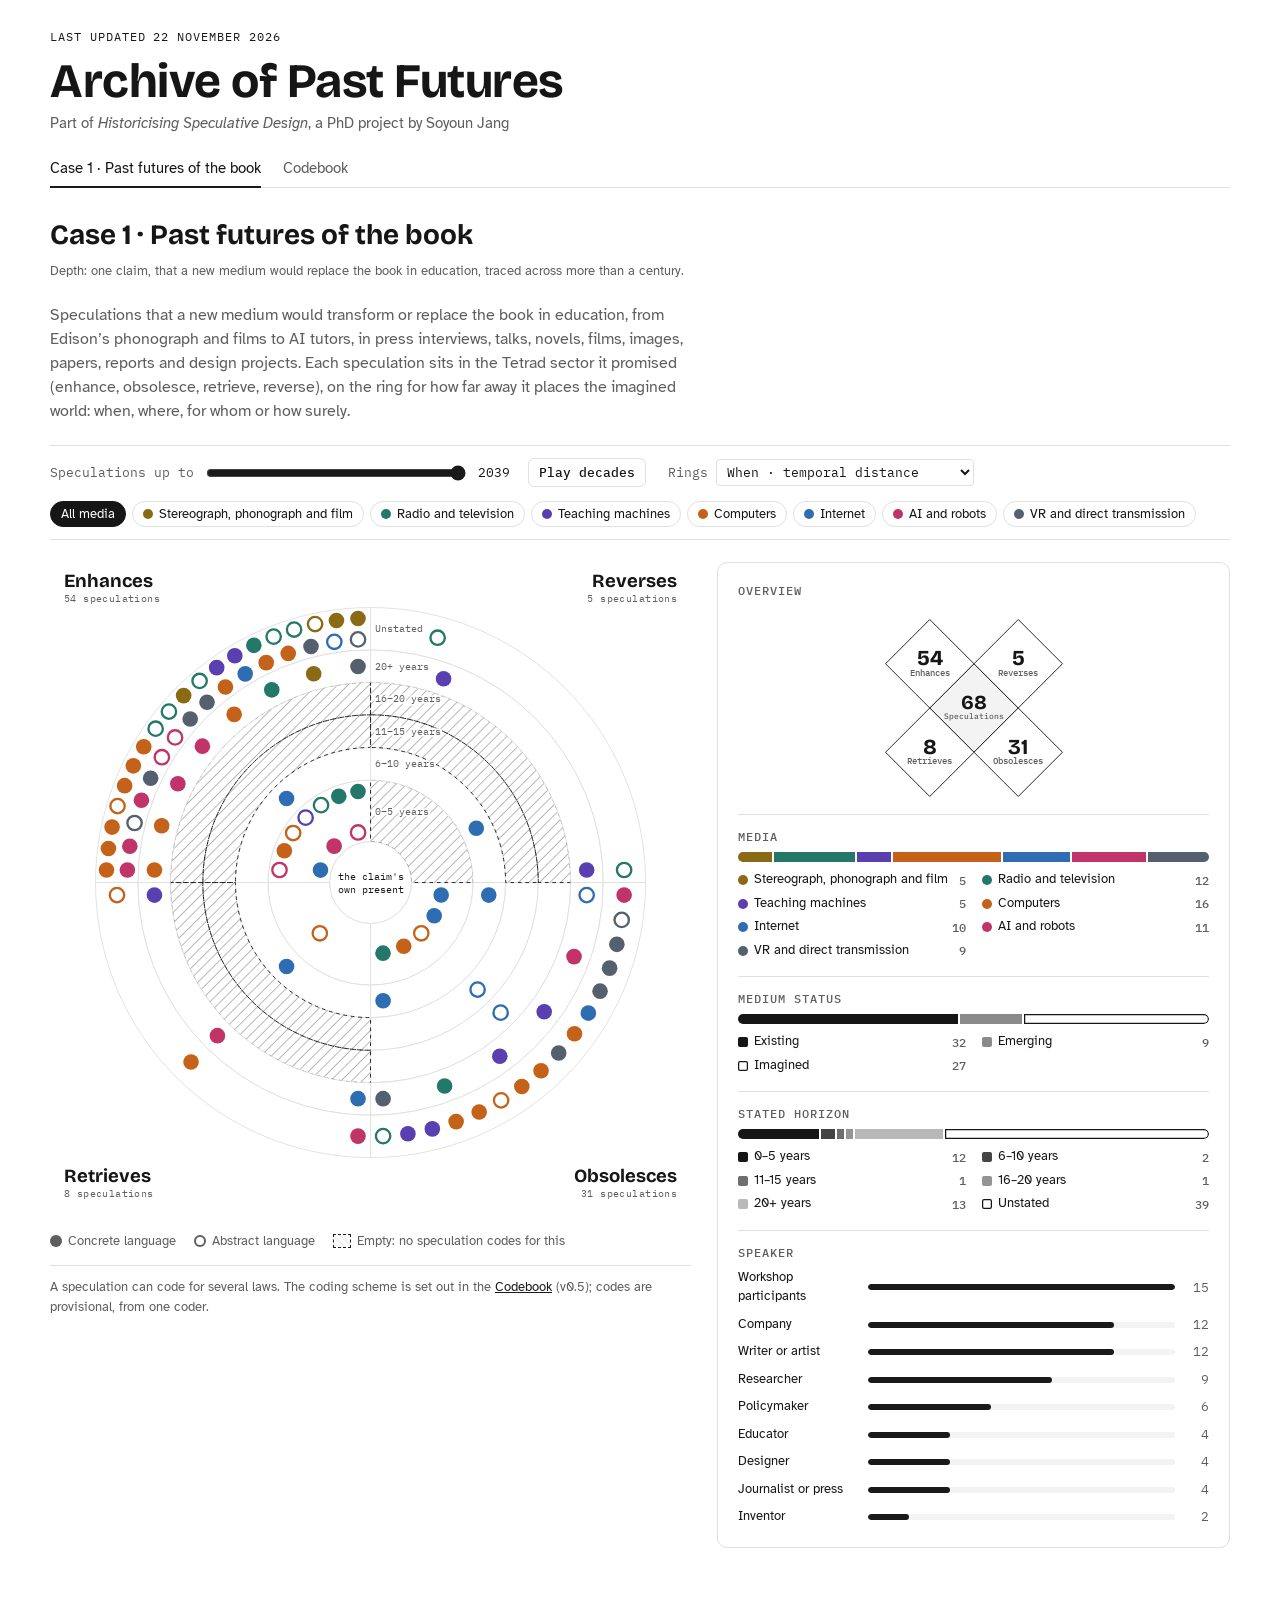
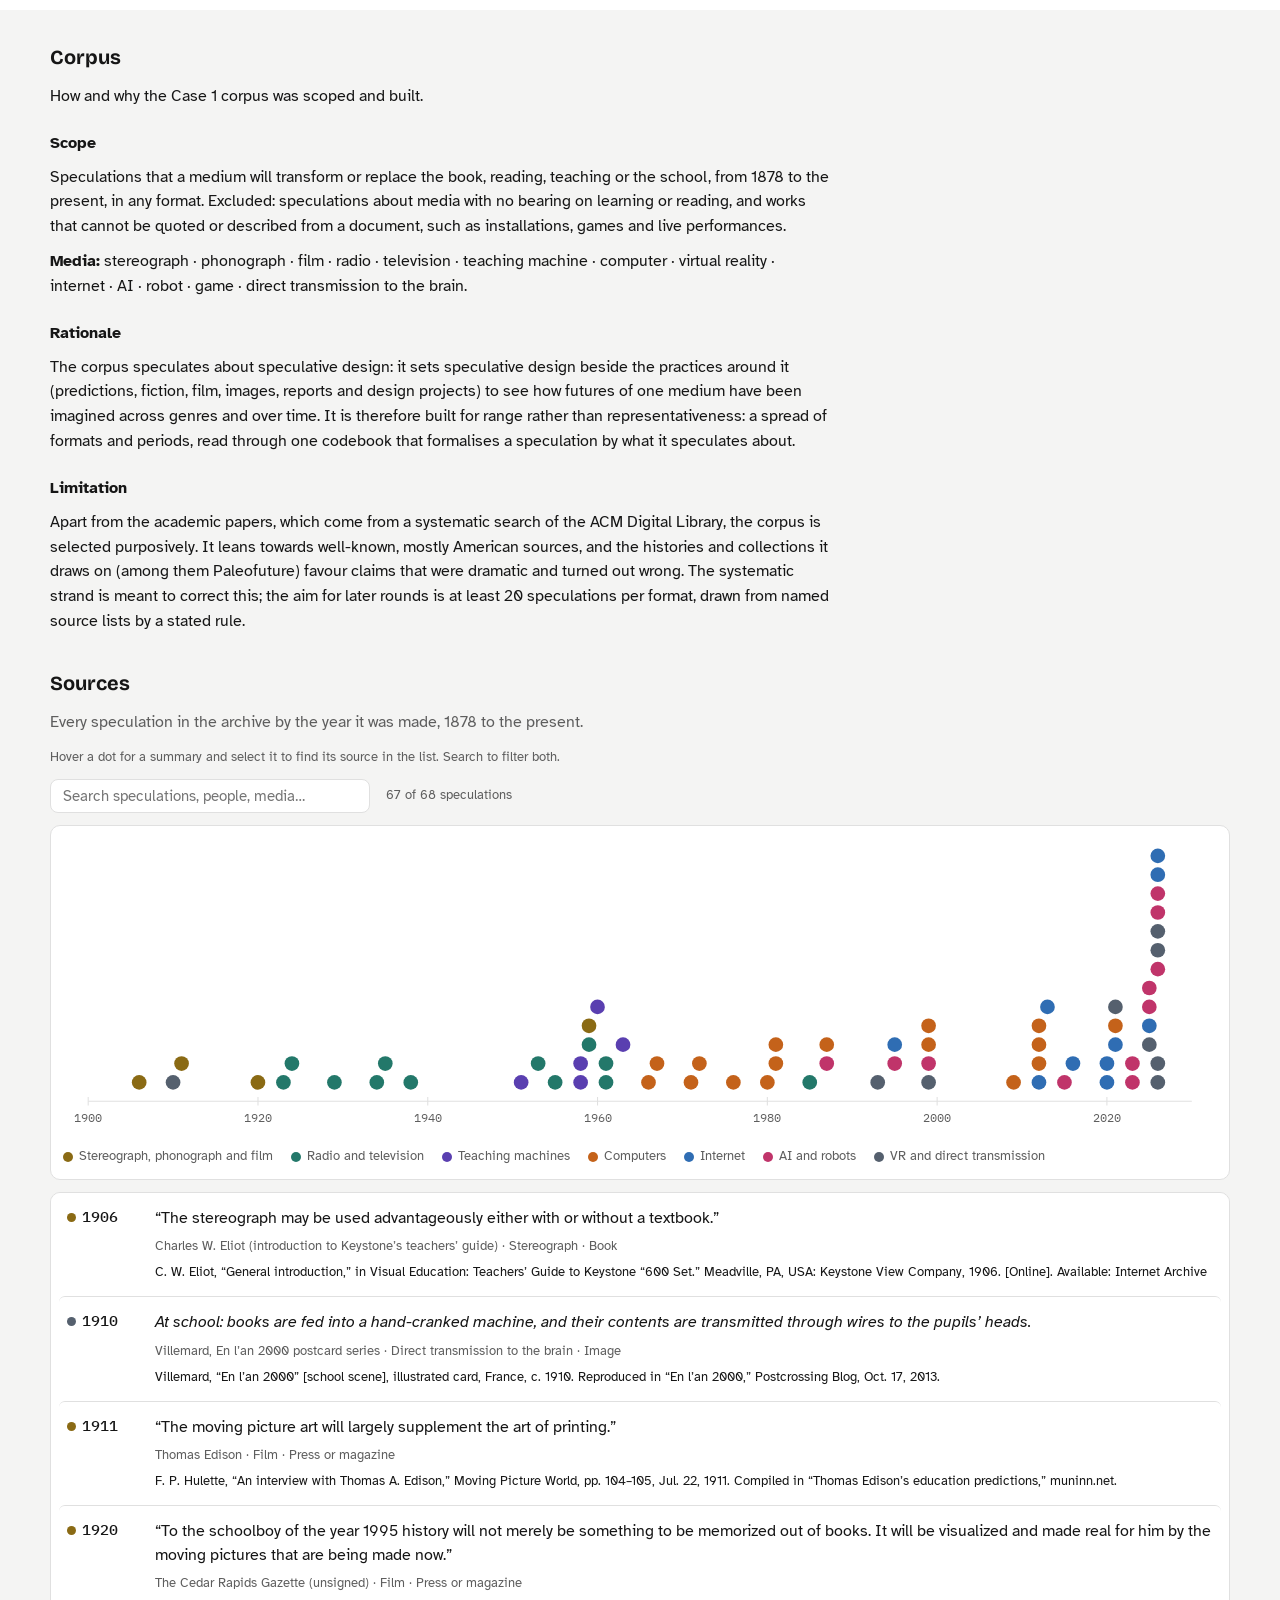
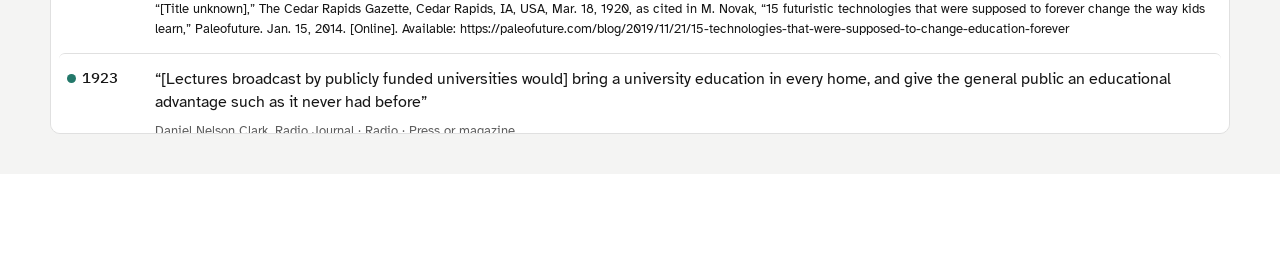
==== commit 5b0fcb2a: "Make the Case 1 wheel the landing page; drop Introduction and Case 2 from the nav; add Minow (1961) " ====
--- a/index.html
+++ b/index.html
@@ -13,14 +13,12 @@
 
 <div class="wrap">
   <header>
-    <div class="eyebrow">Last updated <span id="site-date">10 November 2026</span></div>
+    <div class="eyebrow">Last updated <span id="site-date">22 November 2026</span></div>
     <h1>Archive of Past Futures</h1>
     <p class="site-sub">Part of <em>Historicising Speculative Design</em>, a PhD project by Soyoun Jang</p>
     <nav class="sitenav" aria-label="Pages">
-      <a href="#intro" data-page="overview">Introduction</a>
+      <a href="#book" data-page="book">Case 1 · Past futures of the book</a>
       <a href="#codebook" data-page="codebook">Codebook</a>
-      <a href="#book" data-page="book">Case 1 · Past futures of the book</a>
-      <span class="nav-off" aria-disabled="true" title="Coming later">Case 2 · Climate futures</span>
     </nav>
   </header>
 
@@ -32,7 +30,7 @@
 
 <script>
   // Each page is a file in pages/. They are loaded in this order, then js/app.js runs.
-  const PAGE_FILES = ["intro", "book-header", "book-wheel", "book-corpus", "codebook"];
+  const PAGE_FILES = ["book-header", "book-wheel", "book-corpus", "codebook"];
   Promise.all(PAGE_FILES.map(p => fetch("pages/" + p + ".html").then(r => { if (!r.ok) throw new Error("pages/" + p + ".html"); return r.text(); })))
     .then(parts => {
       document.getElementById("pages").innerHTML = parts.join("\n");
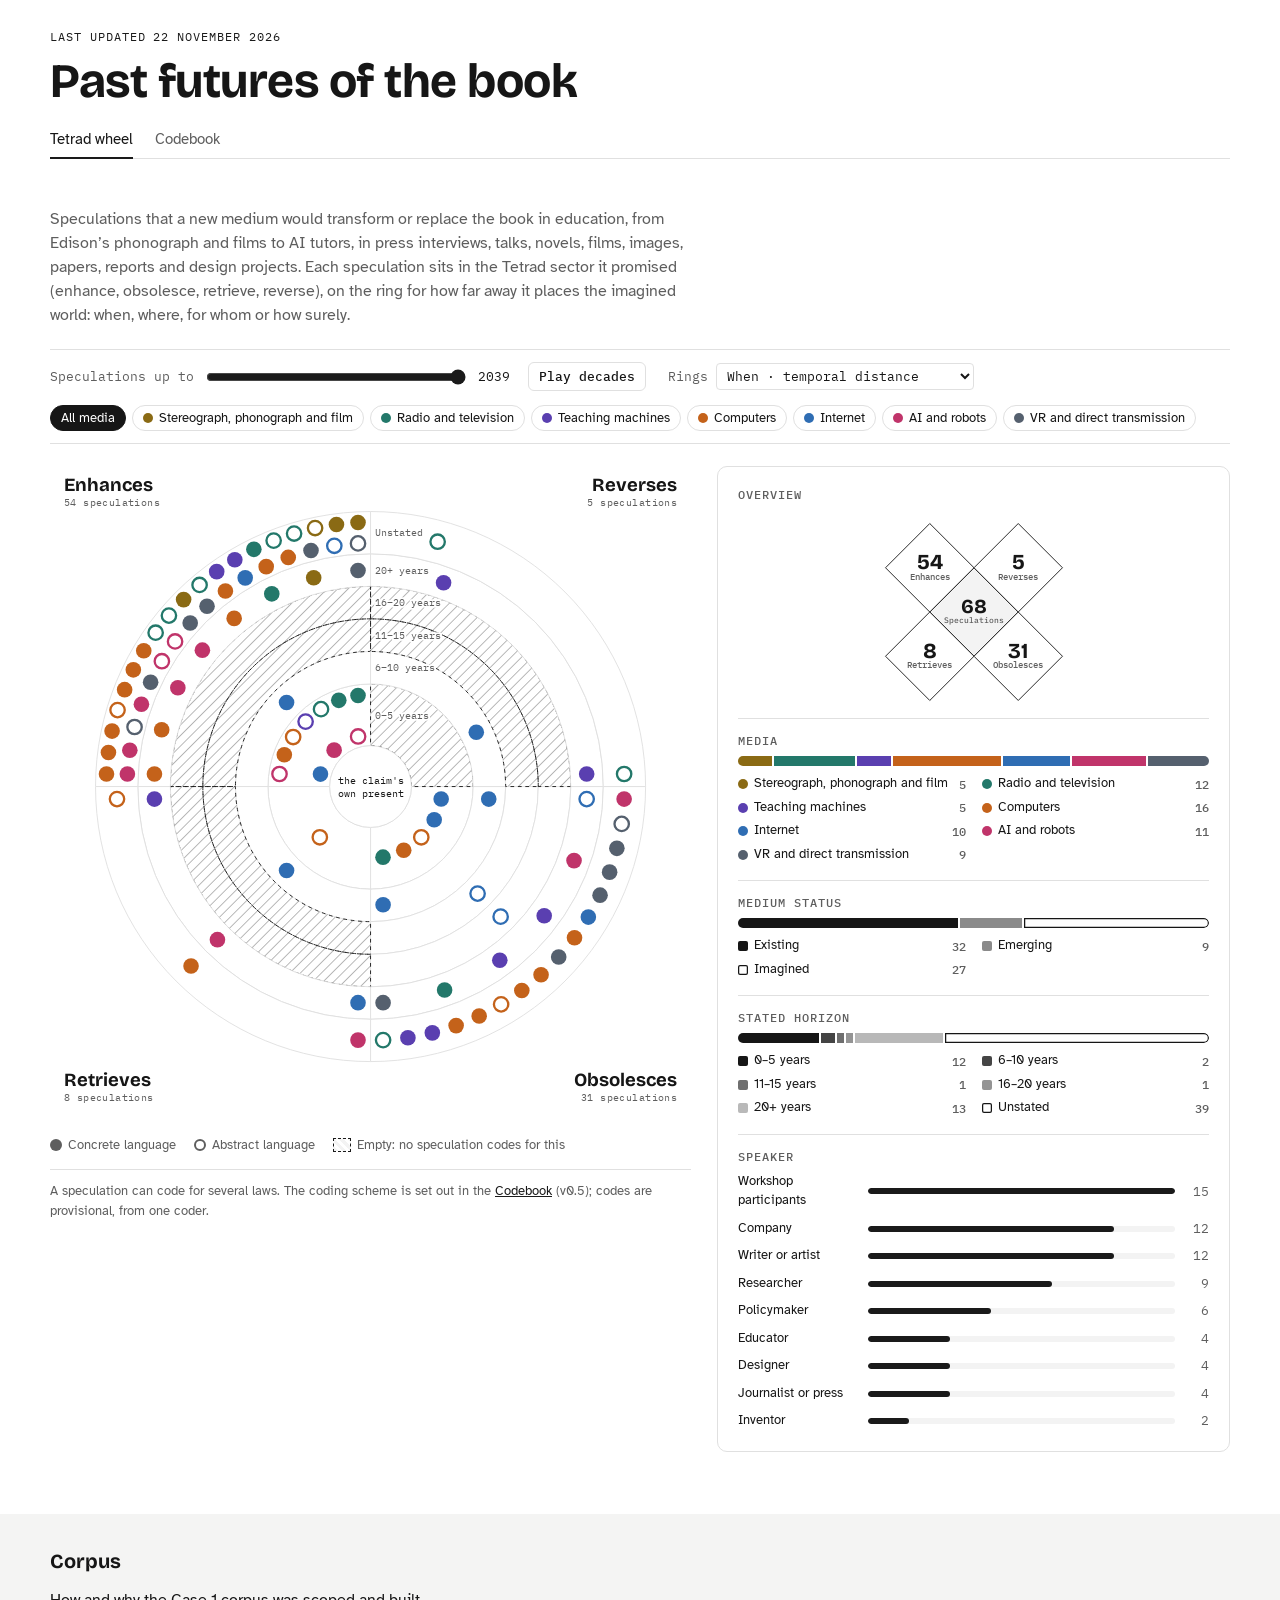
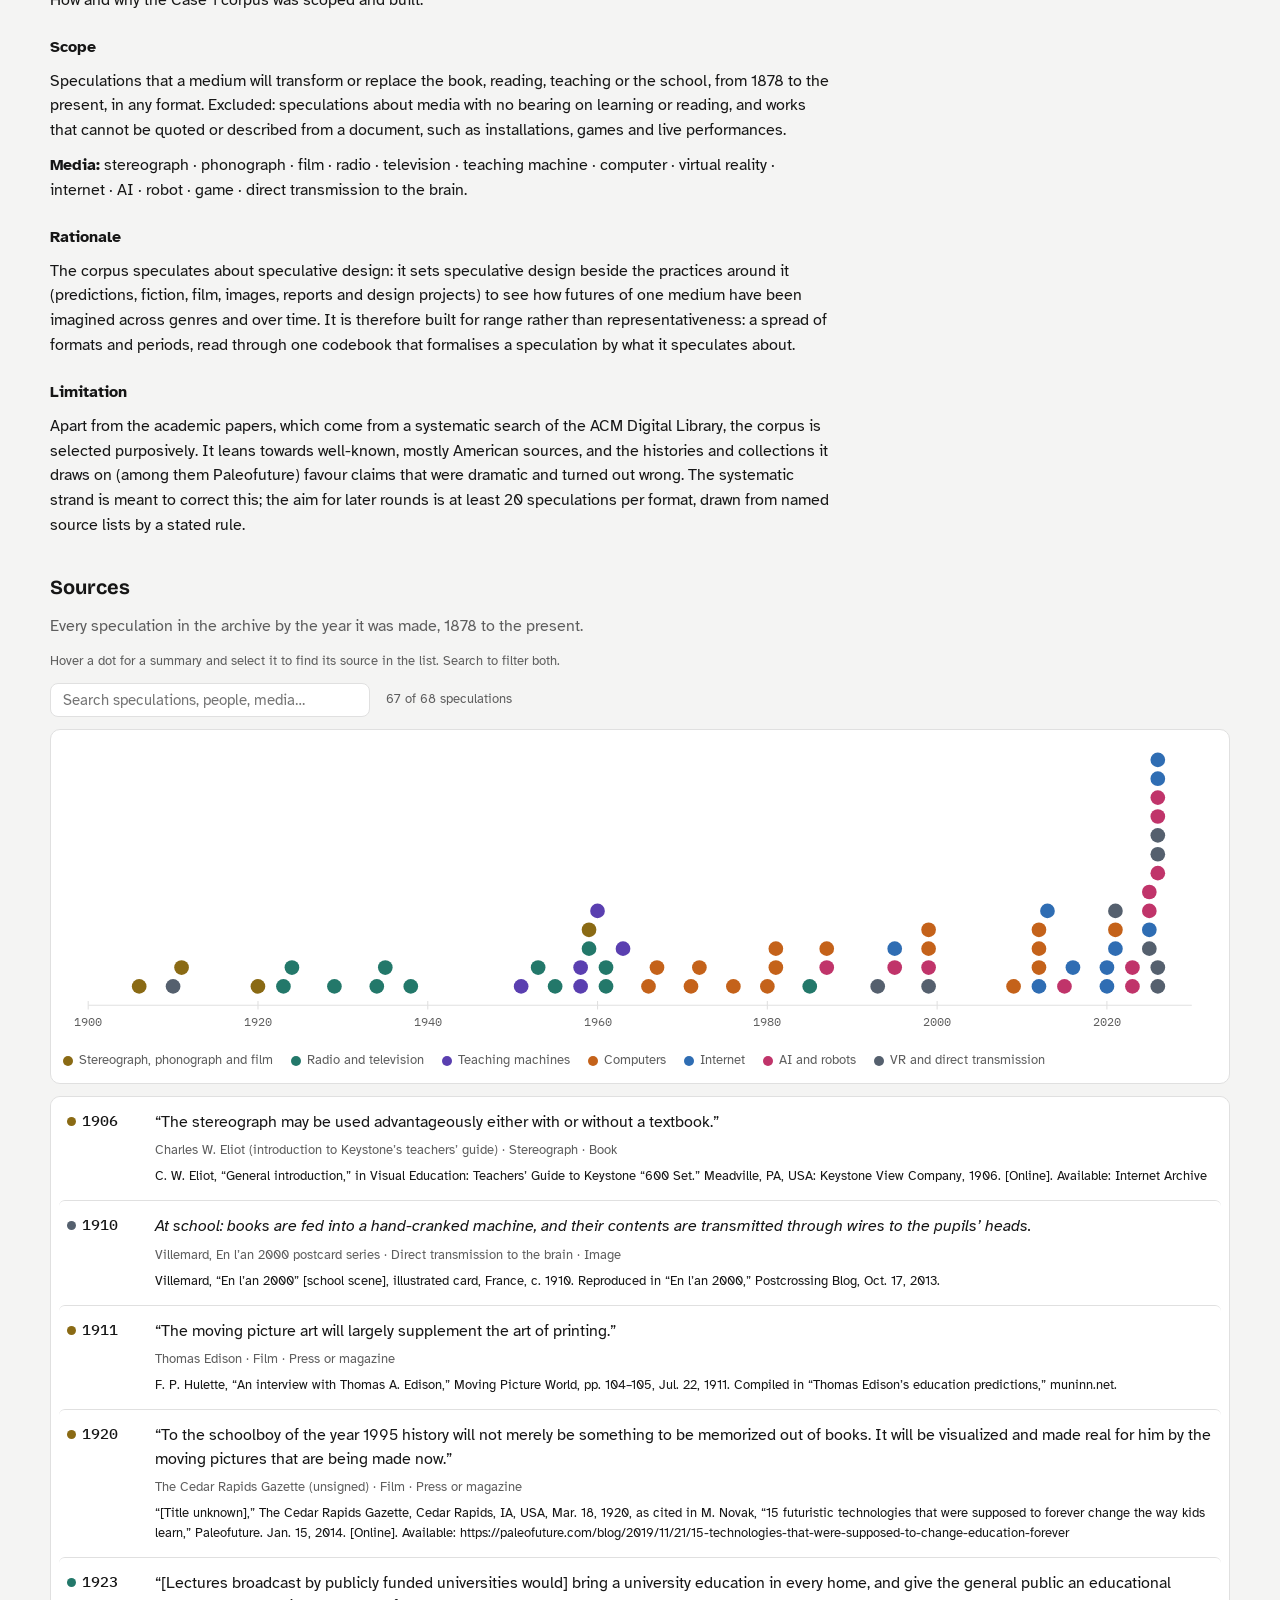
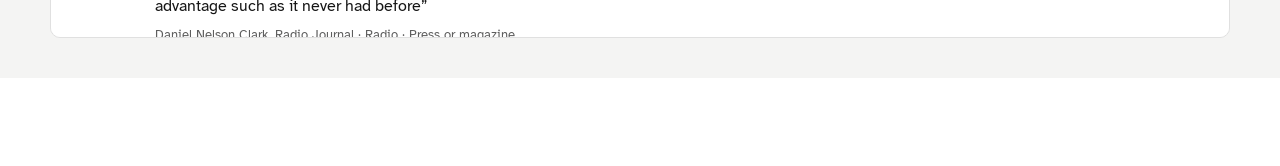
==== commit 1c6c51cb: "Retitle the site 'Past futures of the book'; remove the subheading and the Case 1 label Co-Authored-" ====
--- a/index.html
+++ b/index.html
@@ -4,7 +4,7 @@
 <meta charset="utf-8">
 <meta name="viewport" content="width=device-width, initial-scale=1, viewport-fit=cover">
 <style>:root{padding-top:env(safe-area-inset-top,0px);padding-bottom:env(safe-area-inset-bottom,0px)}body{margin:0}img{max-width:100%}[hidden]{display:none!important}</style>
-<title>Archive of Past Futures</title>
+<title>Past futures of the book</title>
 <meta name="claude:viewport-fit-sides" content="cover">
 <link rel="preconnect" href="https://fonts.googleapis.com">
 <link rel="preconnect" href="https://fonts.gstatic.com" crossorigin>
@@ -14,10 +14,9 @@
 <div class="wrap">
   <header>
     <div class="eyebrow">Last updated <span id="site-date">22 November 2026</span></div>
-    <h1>Archive of Past Futures</h1>
-    <p class="site-sub">Part of <em>Historicising Speculative Design</em>, a PhD project by Soyoun Jang</p>
+    <h1>Past futures of the book</h1>
     <nav class="sitenav" aria-label="Pages">
-      <a href="#book" data-page="book">Case 1 · Past futures of the book</a>
+      <a href="#book" data-page="book">Tetrad wheel</a>
       <a href="#codebook" data-page="codebook">Codebook</a>
     </nav>
   </header>
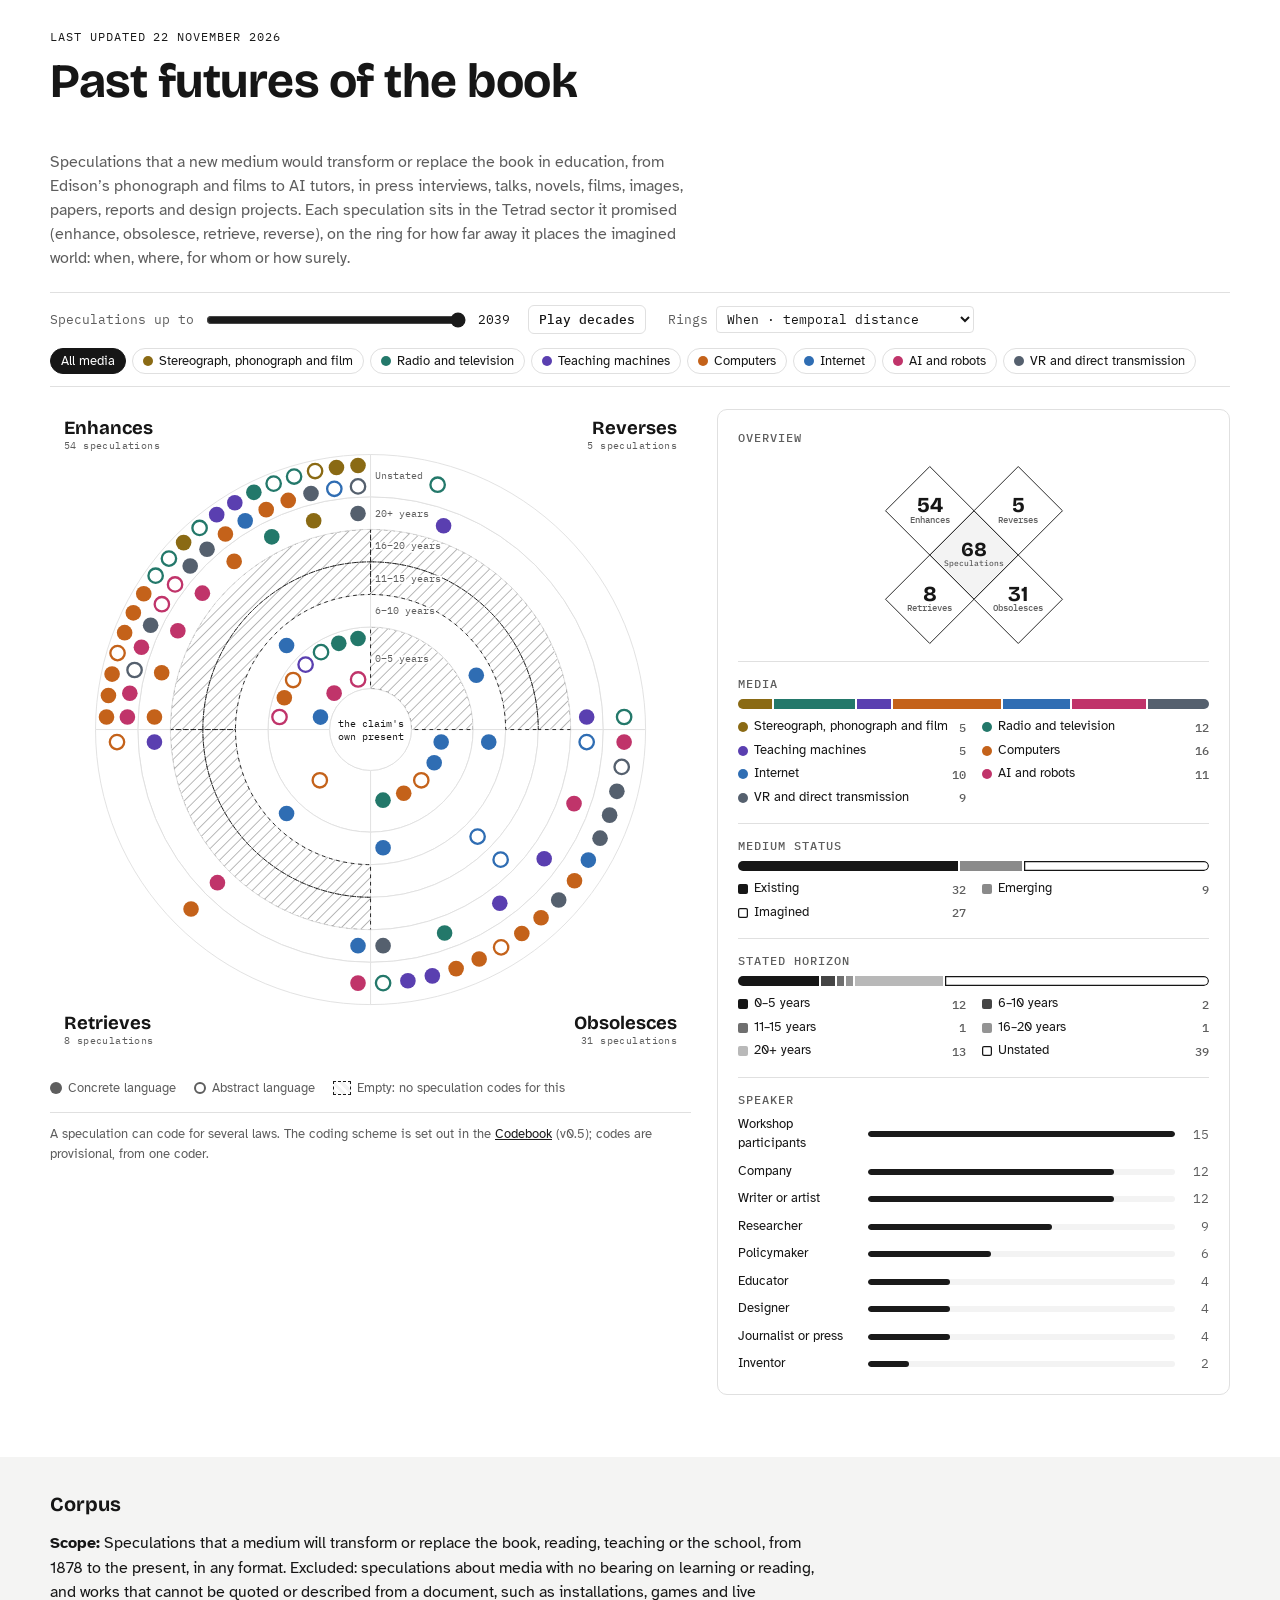
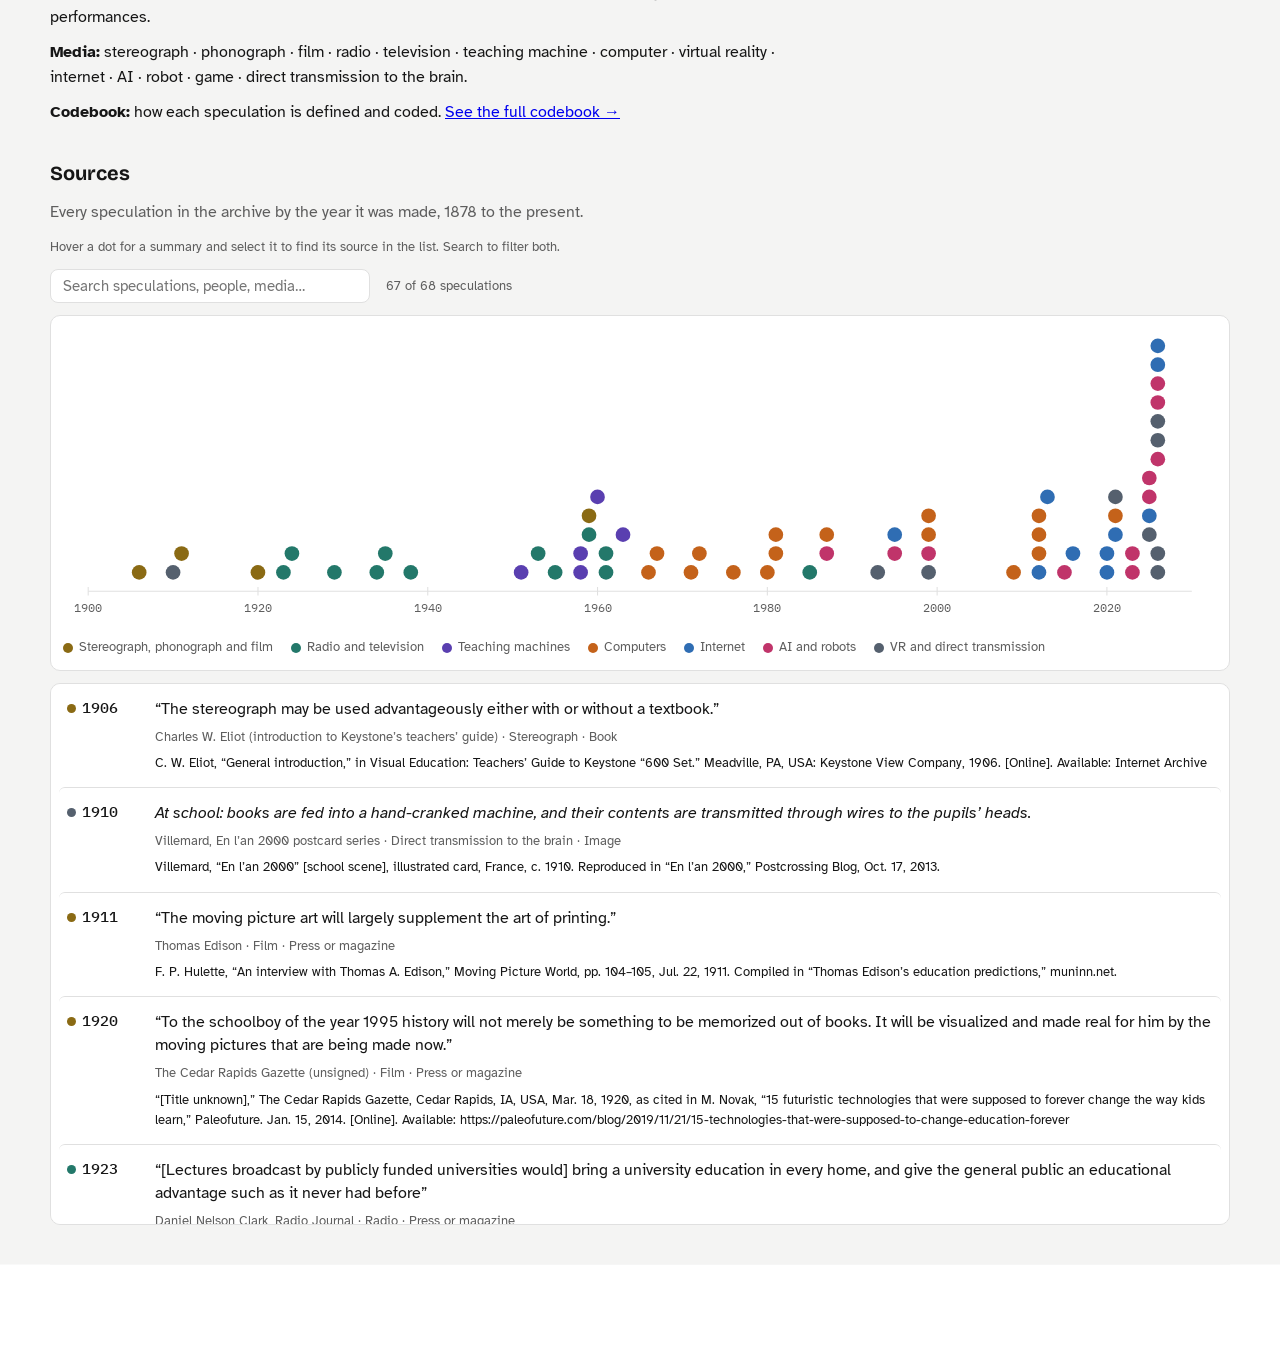
==== commit aee63533: "Remove the menu; link to the codebook from the corpus, with a back link on the codebook page Co-Auth" ====
--- a/index.html
+++ b/index.html
@@ -15,10 +15,6 @@
   <header>
     <div class="eyebrow">Last updated <span id="site-date">22 November 2026</span></div>
     <h1>Past futures of the book</h1>
-    <nav class="sitenav" aria-label="Pages">
-      <a href="#book" data-page="book">Tetrad wheel</a>
-      <a href="#codebook" data-page="codebook">Codebook</a>
-    </nav>
   </header>
 
   <div id="pages"></div>
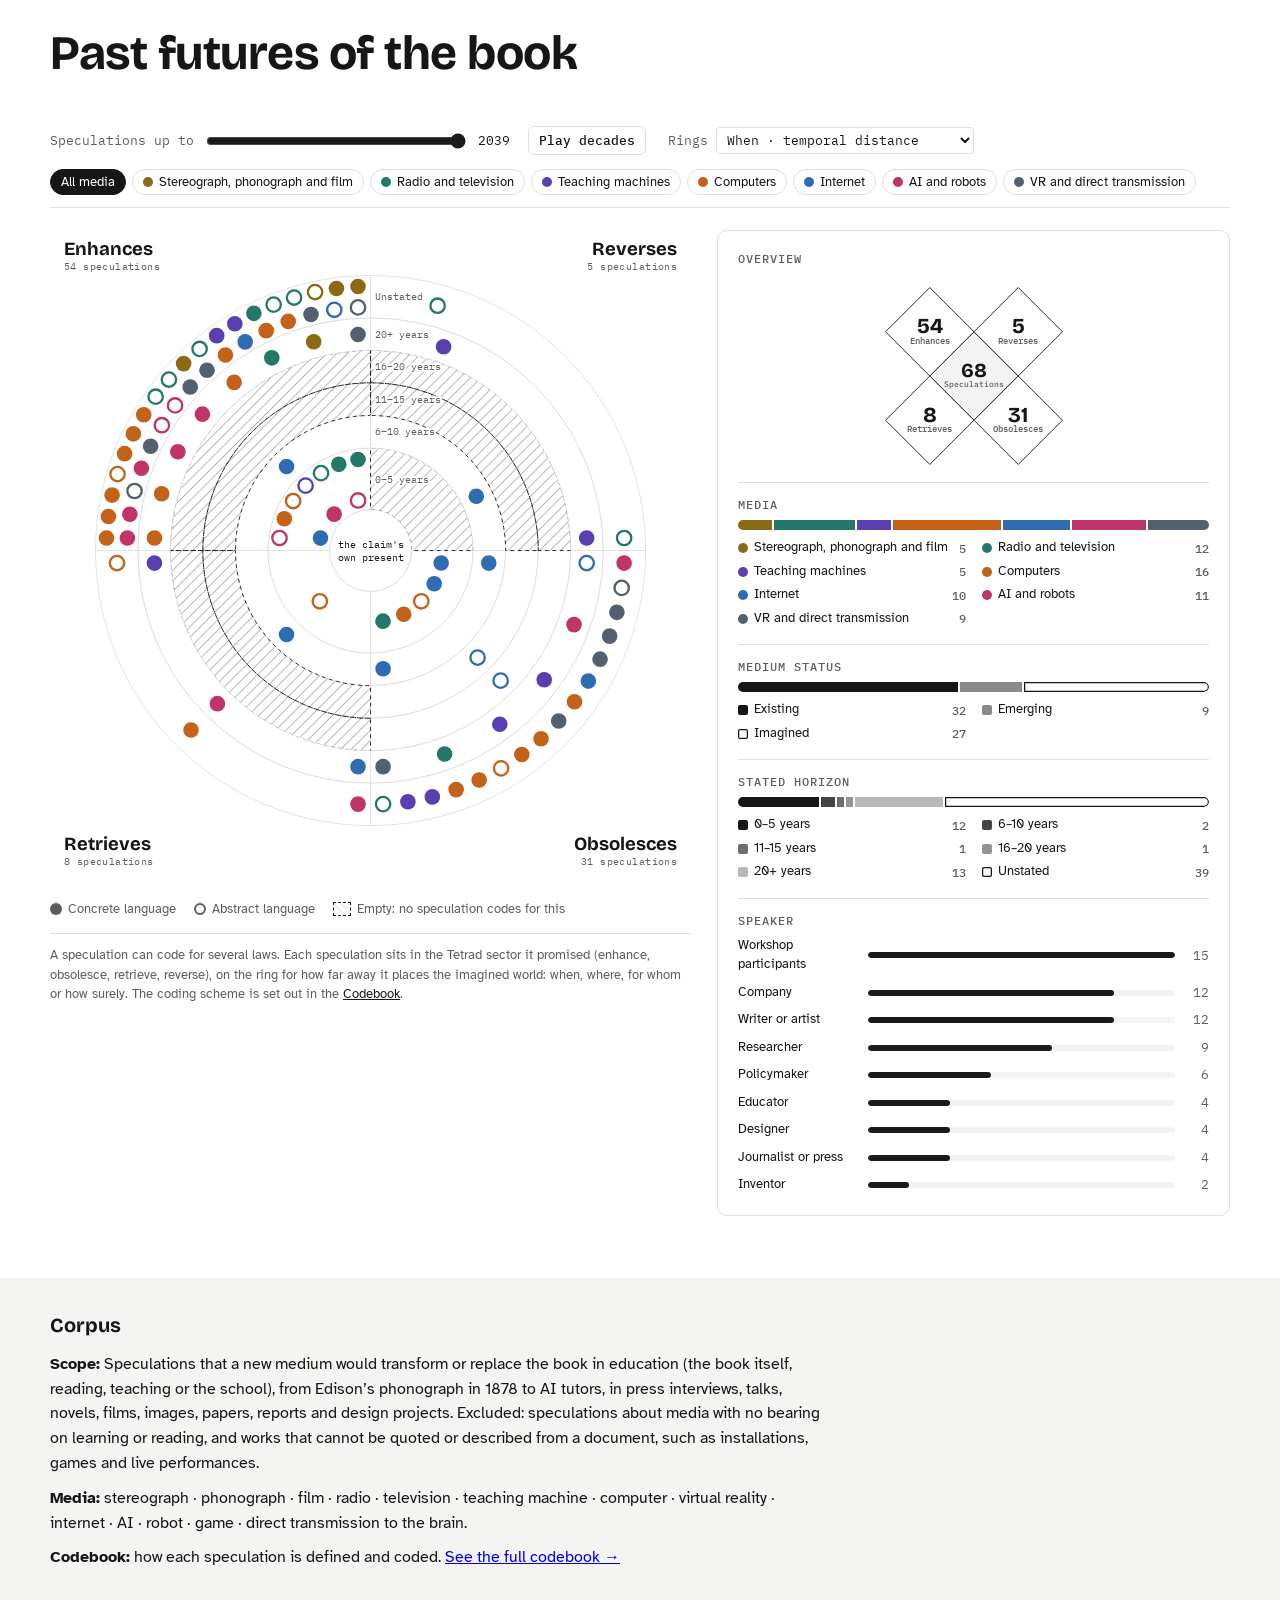
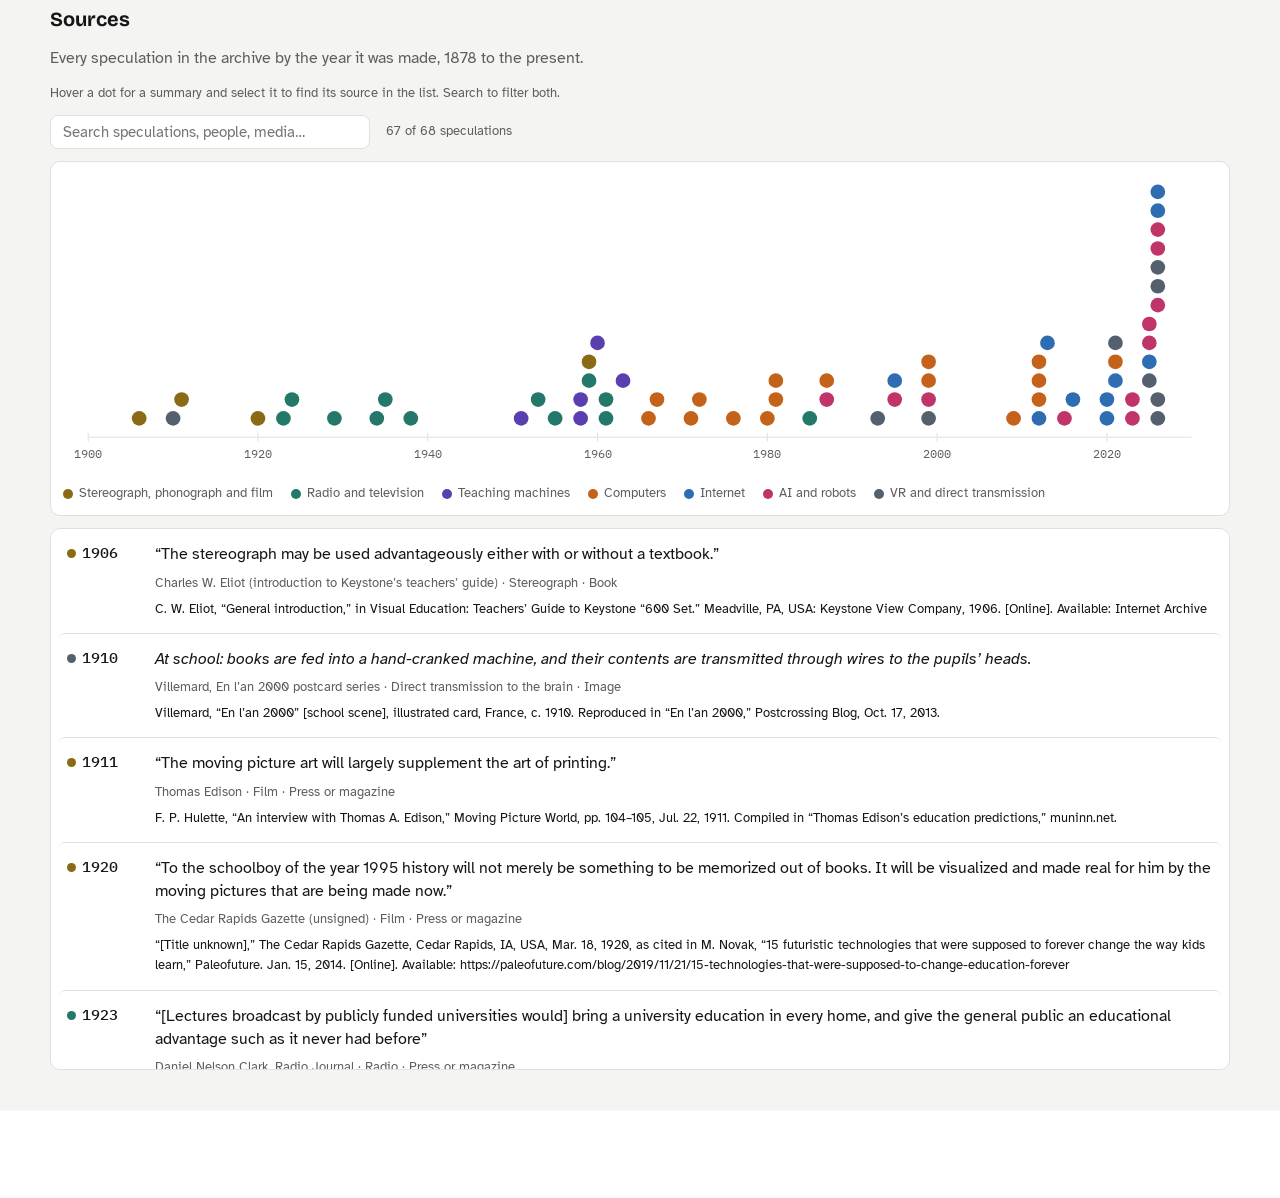
==== commit 80e63c39: "Remove the last-updated line from the header Co-Authored-By: Claude Opus 5.5 <noreply@anthropic.com>" ====
--- a/index.html
+++ b/index.html
@@ -13,7 +13,6 @@
 
 <div class="wrap">
   <header>
-    <div class="eyebrow">Last updated <span id="site-date">22 November 2026</span></div>
     <h1>Past futures of the book</h1>
   </header>
 
--- a/css/style.css
+++ b/css/style.css
@@ -51,7 +51,7 @@
 .notice { font-size: 14px; border: 1px dashed var(--accent); background: var(--accent-soft); color: var(--ink); padding: 10px 14px; border-radius: 6px; max-width: 80ch; }
 .notice strong { color: var(--accent); }
 
-.controls { display: flex; flex-wrap: wrap; gap: 14px 22px; align-items: center; border-block: 1px solid var(--rule); padding-block: 12px; }
+.controls { display: flex; flex-wrap: wrap; gap: 14px 22px; align-items: center; border-bottom: 1px solid var(--rule); padding-block: 4px 12px; }
 .seg { display: inline-flex; border: 1px solid var(--rule); border-radius: 999px; overflow: hidden; }
 .seg button { font: 500 14px var(--font-body); background: transparent; color: var(--ink); border: 0; padding: 6px 14px; cursor: pointer; }
 .seg button[aria-pressed="true"] { background: var(--ink); color: var(--paper); }
